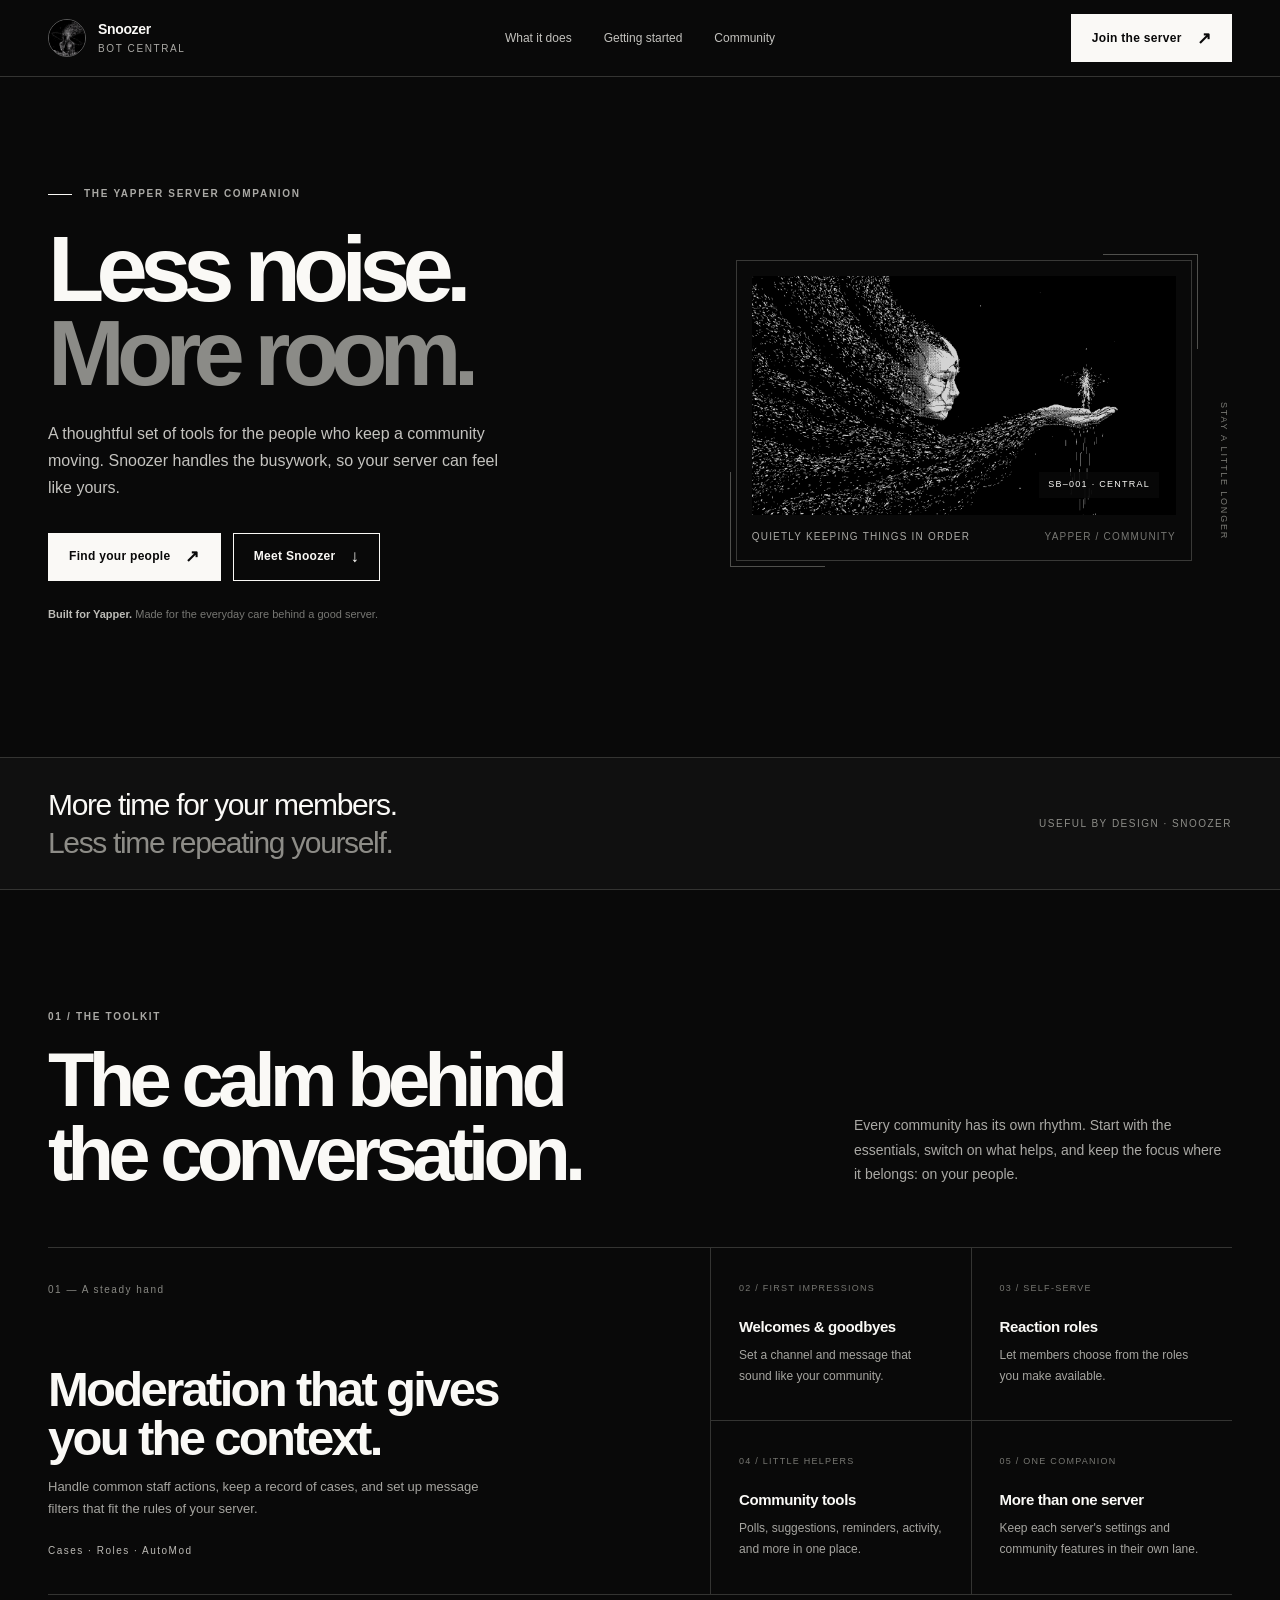
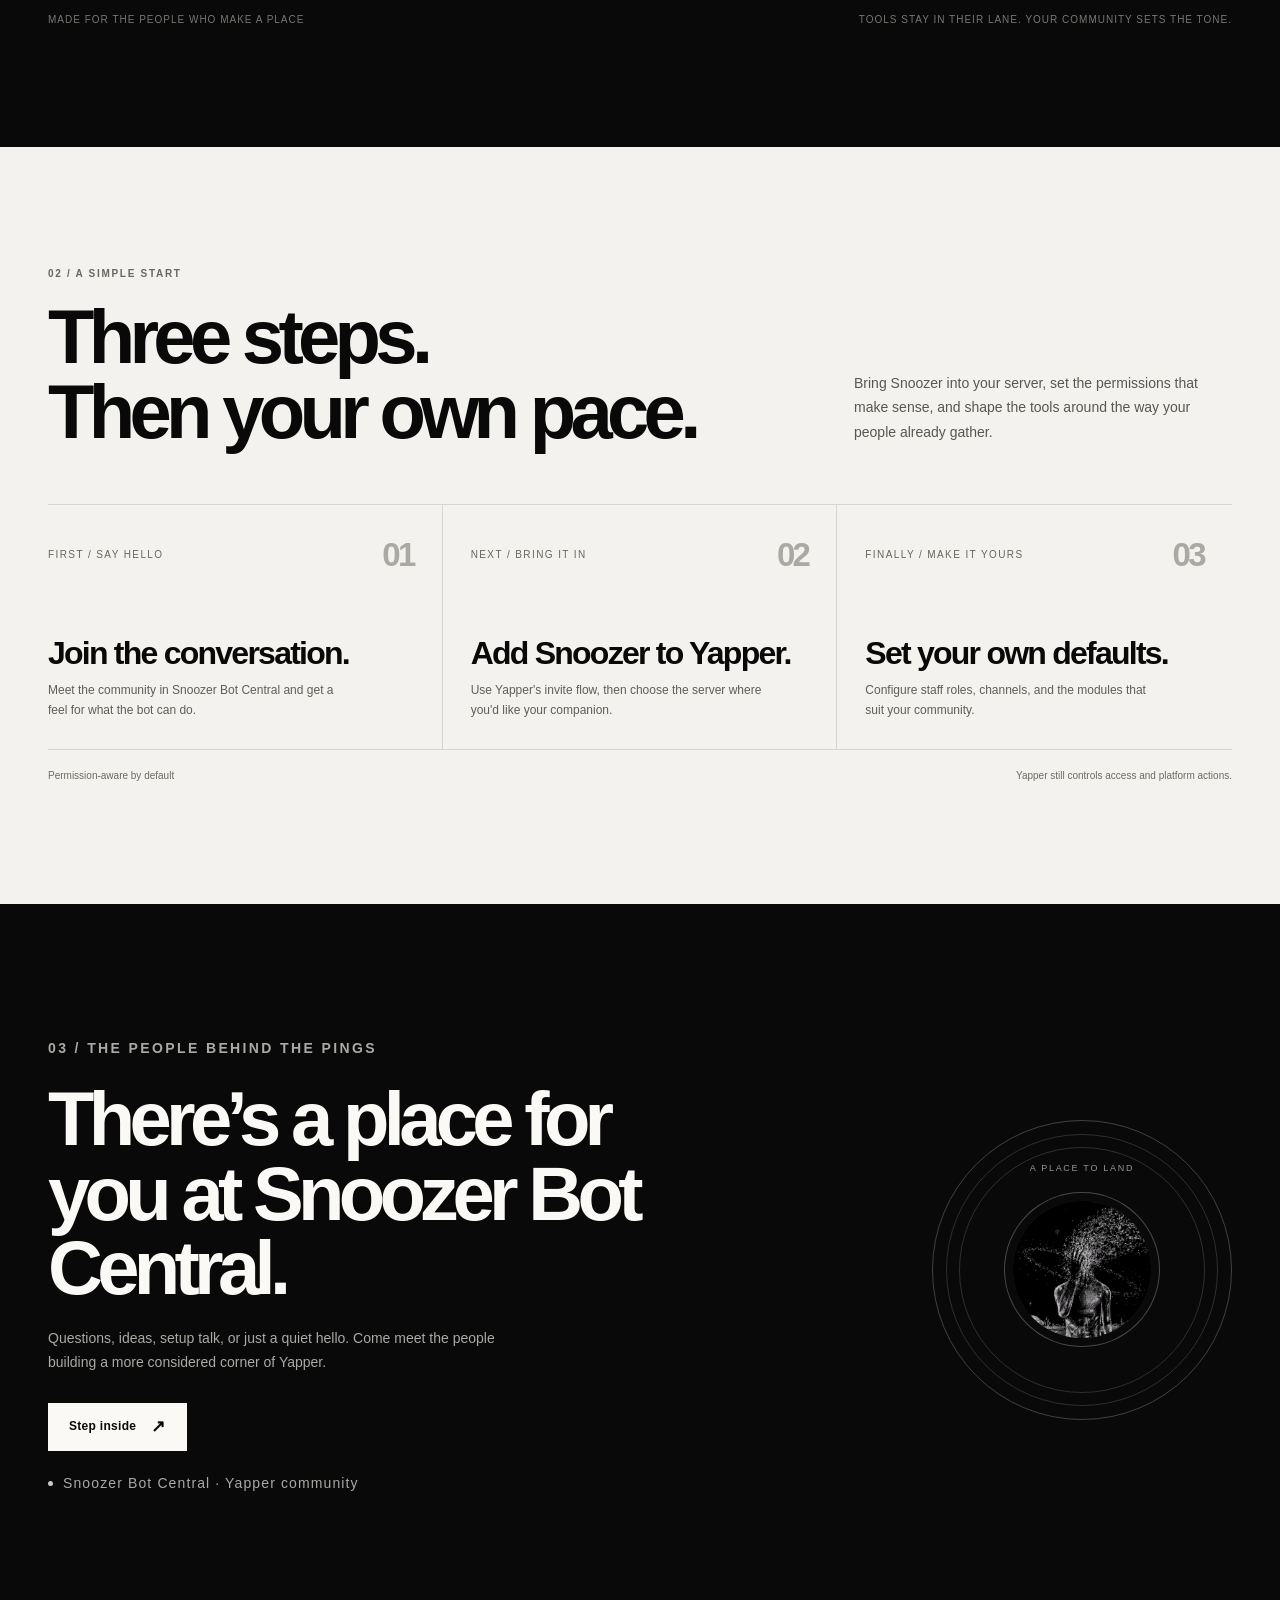
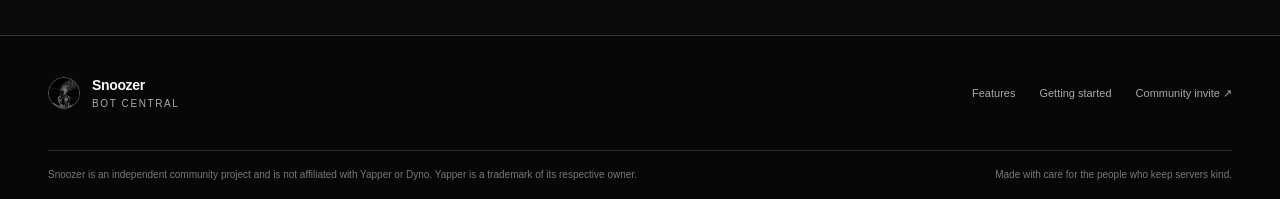
==== index.html @ 0488cc98 "Publish Snoozer Bot Central website Co-authored-by: Copilot <223556219+Copilot@users.noreply.github." ====
<!doctype html>
<html lang="en">
<head>
  <meta charset="utf-8">
  <meta name="viewport" content="width=device-width, initial-scale=1">
  <meta name="theme-color" content="#090909">
  <meta name="description" content="A quieter kind of server companion. Meet Snoozer: practical moderation and community tools for Yapper servers.">
  <meta property="og:type" content="website">
  <meta property="og:title" content="Snoozer Bot Central — a little more room to breathe">
  <meta property="og:description" content="Practical moderation and community tools for Yapper servers.">
  <meta property="og:image" content="https://truwty.github.io/Snoozer-Bot-Central/assets/snoozer-banner.png">
  <title>Snoozer Bot Central — a little more room to breathe</title>
  <link rel="icon" type="image/png" href="assets/snoozer-central-avatar.png">
  <style>
    :root {
      color-scheme: dark;
      --ink: #090909;
      --paper: #f3f2ee;
      --white: #faf9f6;
      --muted: #aaa9a5;
      --line: #343432;
      --line-light: #d7d5cf;
      --display: "Arial Black", "Arial Narrow", Impact, sans-serif;
      --body: Inter, "Helvetica Neue", Helvetica, Arial, sans-serif;
      --page: min(1320px, calc(100% - 96px));
    }

    * { box-sizing: border-box; }
    html { scroll-behavior: smooth; scroll-padding-top: 100px; }
    body {
      margin: 0;
      background: var(--ink);
      color: var(--white);
      font-family: var(--body);
      font-size: 16px;
      line-height: 1.55;
      -webkit-font-smoothing: antialiased;
    }
    img { display: block; max-width: 100%; }
    a { color: inherit; }
    a:focus-visible {
      outline: 2px solid var(--white);
      outline-offset: 5px;
    }
    .skip-link {
      position: fixed;
      z-index: 20;
      top: 12px;
      left: 12px;
      padding: 10px 14px;
      transform: translateY(-160%);
      background: var(--white);
      color: var(--ink);
      font-weight: 700;
    }
    .skip-link:focus { transform: translateY(0); }
    .wrap { width: var(--page); margin-inline: auto; }

    .site-header {
      position: sticky;
      z-index: 10;
      top: 0;
      border-bottom: 1px solid var(--line);
      background: #090909;
    }
    .header-inner {
      min-height: 76px;
      display: grid;
      grid-template-columns: 1fr auto 1fr;
      align-items: center;
      gap: 28px;
    }
    .wordmark {
      display: inline-flex;
      align-items: center;
      width: fit-content;
      gap: 12px;
      text-decoration: none;
      font-size: 14px;
      font-weight: 750;
      letter-spacing: -.025em;
    }
    .wordmark img {
      width: 38px;
      aspect-ratio: 1;
      border: 1px solid #585858;
      border-radius: 50%;
    }
    .wordmark small {
      display: block;
      color: var(--muted);
      font-size: 10px;
      font-weight: 500;
      letter-spacing: .16em;
      text-transform: uppercase;
    }
    .main-nav {
      display: flex;
      align-items: center;
      gap: clamp(18px, 2.5vw, 36px);
    }
    .main-nav a {
      display: inline-block;
      padding-block: 5px;
      color: #c3c2be;
      font-size: 12px;
      text-decoration: none;
      transition: color .18s ease;
    }
    .main-nav a:hover { color: var(--white); }
    .header-action { justify-self: end; }
    .button {
      min-height: 48px;
      display: inline-flex;
      align-items: center;
      justify-content: center;
      gap: 15px;
      padding: 0 20px;
      border: 1px solid var(--white);
      background: var(--white);
      color: var(--ink);
      font-size: 12px;
      font-weight: 750;
      letter-spacing: .025em;
      text-decoration: none;
      transition: background .18s ease, color .18s ease, transform .18s ease;
    }
    .button:hover { transform: translateY(-2px); background: transparent; color: var(--white); }
    .button .arrow { font-size: 17px; line-height: 1; }
    .button-quiet { background: transparent; color: var(--white); }
    .button-quiet:hover { background: var(--white); color: var(--ink); }

    .hero {
      min-height: 680px;
      display: grid;
      grid-template-columns: minmax(0, 1.02fr) minmax(400px, .98fr);
      align-items: center;
      gap: clamp(42px, 7vw, 100px);
      padding-block: 82px 95px;
    }
    .eyebrow, .section-kicker, .micro-label {
      display: flex;
      align-items: center;
      gap: 12px;
      color: var(--muted);
      font-size: 10px;
      font-weight: 650;
      letter-spacing: .17em;
      line-height: 1.4;
      text-transform: uppercase;
    }
    .eyebrow::before {
      width: 24px;
      height: 1px;
      content: "";
      background: var(--white);
    }
    h1, h2, h3, p { margin-top: 0; }
    h1 {
      max-width: 720px;
      margin: 27px 0 24px;
      font-family: var(--display);
      font-size: clamp(68px, 7.2vw, 104px);
      font-weight: 900;
      letter-spacing: -.085em;
      line-height: .91;
    }
    h1 span { color: #8b8b87; }
    .hero-copy {
      max-width: 475px;
      margin-bottom: 31px;
      color: #c4c3bf;
      font-size: 16px;
      line-height: 1.7;
    }
    .hero-actions { display: flex; flex-wrap: wrap; gap: 12px; }
    .hero-note {
      margin-top: 25px;
      color: #777773;
      font-size: 11px;
    }
    .hero-note strong { color: #bdbcb7; font-weight: 600; }
    .hero-art {
      position: relative;
      isolation: isolate;
      padding: 15px;
      border: 1px solid #393937;
    }
    .hero-art::before, .hero-art::after {
      position: absolute;
      z-index: -1;
      width: 94px;
      height: 94px;
      content: "";
      border-color: #777772;
      border-style: solid;
      opacity: .65;
    }
    .hero-art::before { top: -7px; right: -7px; border-width: 1px 1px 0 0; }
    .hero-art::after { bottom: -7px; left: -7px; border-width: 0 0 1px 1px; }
    .banner-frame {
      position: relative;
      overflow: hidden;
      aspect-ratio: 16 / 9;
      background: #202020;
    }
    .banner-frame > img {
      width: 100%;
      height: 100%;
      object-fit: cover;
    }
    .art-index {
      position: absolute;
      right: 17px;
      bottom: 17px;
      padding: 6px 9px;
      background: rgba(8, 8, 8, .88);
      color: var(--white);
      font-size: 9px;
      letter-spacing: .14em;
      text-transform: uppercase;
    }
    .art-caption {
      display: flex;
      justify-content: space-between;
      gap: 16px;
      padding-top: 14px;
      color: #aaa9a5;
      font-size: 10px;
      letter-spacing: .12em;
      text-transform: uppercase;
    }
    .art-caption span:last-child { color: #777773; }
    .hero-side-note {
      position: absolute;
      right: -39px;
      top: 47%;
      color: #7a7a75;
      font-size: 9px;
      letter-spacing: .2em;
      text-transform: uppercase;
      writing-mode: vertical-rl;
    }
    .hero-bottomline {
      display: grid;
      grid-template-columns: 1fr auto;
      align-items: center;
      gap: 20px;
      margin-top: 30px;
      padding-top: 15px;
      border-top: 1px solid var(--line);
      color: #888883;
      font-size: 10px;
      letter-spacing: .1em;
      text-transform: uppercase;
    }
    .hero-bottomline span:last-child { color: #d5d4d0; }

    .manifesto {
      padding-block: 28px;
      border-block: 1px solid var(--line);
      background: #101010;
    }
    .manifesto-inner {
      display: flex;
      align-items: center;
      justify-content: space-between;
      gap: 25px;
    }
    .manifesto p {
      max-width: 850px;
      margin: 0;
      font-family: var(--display);
      font-size: clamp(17px, 2.4vw, 30px);
      letter-spacing: -.045em;
      line-height: 1.25;
    }
    .manifesto p span { color: #8d8c87; }
    .manifesto-mark {
      flex: 0 0 auto;
      color: #8e8e89;
      font-size: 10px;
      letter-spacing: .15em;
      text-transform: uppercase;
    }

    .section { padding-block: 120px; }
    .section-heading {
      display: grid;
      grid-template-columns: 1fr minmax(240px, .5fr);
      align-items: end;
      gap: 50px;
      margin-bottom: 55px;
    }
    .section-kicker { margin-bottom: 19px; }
    .section-heading h2, .community-copy h2 {
      margin: 0;
      font-family: var(--display);
      font-size: clamp(44px, 6vw, 76px);
      font-weight: 900;
      letter-spacing: -.075em;
      line-height: .98;
    }
    .section-heading > p {
      max-width: 410px;
      margin: 0 0 5px;
      color: #aaa9a5;
      font-size: 14px;
      line-height: 1.75;
    }
    .feature-layout {
      display: grid;
      grid-template-columns: 1.12fr .88fr;
      align-items: stretch;
      border-top: 1px solid var(--line);
      border-bottom: 1px solid var(--line);
    }
    .feature-lead {
      min-height: 346px;
      display: flex;
      flex-direction: column;
      justify-content: space-between;
      padding: 34px 40px 35px 0;
      border-right: 1px solid var(--line);
    }
    .feature-number {
      color: #888883;
      font-size: 10px;
      letter-spacing: .15em;
    }
    .feature-lead h3 {
      max-width: 510px;
      margin: 45px 0 13px;
      font-family: var(--display);
      font-size: clamp(30px, 4vw, 49px);
      letter-spacing: -.055em;
      line-height: 1;
    }
    .feature-lead p, .feature-item p {
      max-width: 450px;
      margin-bottom: 0;
      color: #a6a5a0;
      font-size: 13px;
      line-height: 1.75;
    }
    .feature-lead .feature-number:last-child { color: #bcbab5; }
    .feature-list {
      display: grid;
      grid-template-columns: 1fr 1fr;
    }
    .feature-item {
      min-height: 173px;
      padding: 26px 28px;
      border-bottom: 1px solid var(--line);
    }
    .feature-item:nth-child(odd) { border-right: 1px solid var(--line); }
    .feature-item:nth-last-child(-n+2) { border-bottom: 0; }
    .feature-item h3 {
      margin: 16px 0 7px;
      font-size: 15px;
      letter-spacing: -.025em;
    }
    .feature-item p { font-size: 12px; }
    .feature-tag {
      color: #777772;
      font-size: 9px;
      letter-spacing: .14em;
      text-transform: uppercase;
    }
    .feature-endnote {
      display: flex;
      justify-content: space-between;
      gap: 20px;
      margin-top: 17px;
      color: #777772;
      font-size: 10px;
      letter-spacing: .1em;
      text-transform: uppercase;
    }

    .start-section {
      background: var(--paper);
      color: var(--ink);
    }
    .start-section .section-kicker { color: #686762; }
    .start-section .section-heading > p { color: #585751; }
    .steps {
      display: grid;
      grid-template-columns: repeat(3, 1fr);
      border-top: 1px solid var(--line-light);
      border-bottom: 1px solid var(--line-light);
    }
    .step {
      min-height: 244px;
      display: flex;
      flex-direction: column;
      justify-content: space-between;
      padding: 24px 28px 29px;
      border-right: 1px solid var(--line-light);
    }
    .step:first-child { padding-left: 0; }
    .step:last-child { border: 0; }
    .step-index {
      display: flex;
      align-items: center;
      justify-content: space-between;
      color: #66655f;
      font-size: 10px;
      letter-spacing: .14em;
      text-transform: uppercase;
    }
    .step-index b {
      color: #aaa9a3;
      font-family: var(--display);
      font-size: 33px;
      letter-spacing: -.08em;
    }
    .step h3 {
      margin: 30px 0 9px;
      font-family: var(--display);
      font-size: clamp(22px, 2.6vw, 32px);
      letter-spacing: -.055em;
      line-height: 1.05;
    }
    .step p {
      max-width: 300px;
      margin: 0;
      color: #5f5e58;
      font-size: 12px;
      line-height: 1.7;
    }
    .start-footnote {
      display: flex;
      justify-content: space-between;
      gap: 20px;
      margin-top: 18px;
      color: #6c6b65;
      font-size: 10px;
    }

    .community {
      display: grid;
      grid-template-columns: minmax(0, 1fr) minmax(250px, .7fr);
      align-items: center;
      gap: 75px;
      padding-block: 112px;
    }
    .community-copy h2 { max-width: 680px; }
    .community-copy > p {
      max-width: 480px;
      margin: 20px 0 28px;
      color: #aaa9a5;
      font-size: 14px;
      line-height: 1.75;
    }
    .community-seal {
      justify-self: end;
      width: min(300px, 100%);
      aspect-ratio: 1;
      display: grid;
      place-items: center;
      border: 1px solid #41413e;
      border-radius: 50%;
      position: relative;
    }
    .community-seal::before, .community-seal::after {
      position: absolute;
      content: "";
      border: 1px solid #2f2f2d;
      border-radius: inherit;
    }
    .community-seal::before { inset: 13px; }
    .community-seal::after { inset: 26px; }
    .community-seal img {
      width: 46%;
      border-radius: 50%;
      box-shadow: 0 0 0 8px var(--ink), 0 0 0 9px #484844;
    }
    .seal-label {
      position: absolute;
      top: 14%;
      color: #96958f;
      font-size: 9px;
      letter-spacing: .19em;
      text-transform: uppercase;
    }
    .community .section-kicker { margin-bottom: 22px; }
    .invite-meta {
      display: flex;
      align-items: center;
      gap: 10px;
      margin-top: 18px;
      color: #797873;
      font-size: 10px;
      letter-spacing: .08em;
    }
    .invite-meta::before {
      width: 5px;
      height: 5px;
      border-radius: 50%;
      content: "";
      background: #c9c8c2;
    }

    .site-footer {
      border-top: 1px solid var(--line);
      background: #070707;
    }
    .footer-main {
      min-height: 114px;
      display: flex;
      align-items: center;
      justify-content: space-between;
      gap: 25px;
    }
    .footer-main .wordmark img { width: 32px; }
    .footer-links {
      display: flex;
      flex-wrap: wrap;
      gap: 24px;
    }
    .footer-links a {
      color: #aaa9a5;
      font-size: 11px;
      text-decoration: none;
    }
    .footer-links a:hover { color: var(--white); text-decoration: underline; text-underline-offset: 4px; }
    .footer-bottom {
      display: flex;
      justify-content: space-between;
      gap: 20px;
      padding-block: 16px;
      border-top: 1px solid #292927;
      color: #797873;
      font-size: 10px;
      line-height: 1.6;
    }
    .footer-bottom p { max-width: 720px; margin: 0; }
    .footer-bottom span { white-space: nowrap; }

    @media (max-width: 980px) {
      :root { --page: min(calc(100% - 56px), 760px); }
      .header-inner { grid-template-columns: 1fr auto; gap: 12px; padding-block: 12px; }
      .main-nav { grid-column: 1 / -1; grid-row: 2; justify-content: center; padding-bottom: 6px; }
      .header-action { grid-column: 2; grid-row: 1; }
      .hero {
        min-height: auto;
        grid-template-columns: 1fr .88fr;
        gap: 36px;
        padding-block: 72px 80px;
      }
      h1 { font-size: clamp(58px, 9vw, 82px); }
      .hero-art { padding: 11px; }
      .section { padding-block: 90px; }
      .feature-lead { min-height: 360px; padding-right: 28px; }
      .feature-item { padding-inline: 20px; }
      .community { gap: 35px; padding-block: 90px; }
    }
    @media (min-width: 681px) and (max-width: 820px) {
      .hero {
        grid-template-columns: 1fr;
        gap: 38px;
        padding-block: 68px 72px;
      }
      .hero-content { max-width: 680px; }
      h1 { max-width: 660px; font-size: clamp(76px, 10vw, 88px); }
      .hero-art { width: min(100%, 680px); justify-self: center; }
      .hero-side-note { right: -21px; }
      .banner-frame { aspect-ratio: 16 / 9; }
      .feature-layout { grid-template-columns: 1fr; }
      .feature-lead {
        min-height: 265px;
        padding: 27px 0 29px;
        border-right: 0;
        border-bottom: 1px solid var(--line);
      }
      .feature-lead h3 { max-width: 660px; margin-top: 32px; font-size: 42px; }
      .feature-list { grid-template-columns: 1fr 1fr; }
      .feature-item { min-height: 162px; padding: 23px 25px; }
      .feature-item:nth-child(odd) { border-right: 1px solid var(--line); }
    }
    @media (max-width: 680px) {
      :root { --page: calc(100% - 40px); }
      html { scroll-padding-top: 130px; }
      .header-inner { min-height: 0; gap: 10px; }
      .wordmark { gap: 9px; font-size: 12px; }
      .wordmark img { width: 34px; }
      .wordmark small { font-size: 8px; }
      .header-action .button { min-height: 40px; gap: 8px; padding-inline: 12px; font-size: 10px; }
      .main-nav { justify-content: space-between; gap: 9px; }
      .main-nav a { font-size: 10px; }
      .hero {
        grid-template-columns: 1fr;
        gap: 39px;
        padding-block: 63px 55px;
      }
      h1 { max-width: 520px; font-size: clamp(54px, 14.5vw, 82px); }
      .hero-copy { max-width: 440px; font-size: 14px; }
      .hero-art { width: calc(100% - 10px); justify-self: center; }
      .banner-frame { aspect-ratio: 16 / 9; }
      .hero-side-note { right: -21px; }
      .hero-bottomline { font-size: 8px; }
      .manifesto { padding-block: 22px; }
      .manifesto-inner { align-items: flex-start; flex-direction: column; gap: 12px; }
      .manifesto p { font-size: 21px; }
      .manifesto-mark { font-size: 8px; }
      .section { padding-block: 72px; }
      .section-heading { grid-template-columns: 1fr; gap: 18px; margin-bottom: 34px; }
      .section-heading h2, .community-copy h2 { font-size: clamp(43px, 12vw, 64px); }
      #features .section-heading h2 { font-size: clamp(36px, 10vw, 56px); }
      .section-heading > p { font-size: 13px; }
      .feature-layout { grid-template-columns: 1fr; }
      .feature-lead { min-height: 270px; padding: 25px 0 28px; border-right: 0; border-bottom: 1px solid var(--line); }
      .feature-lead h3 { margin-top: 38px; font-size: 37px; }
      .feature-item { min-height: 160px; padding: 19px 12px 20px 0; }
      .feature-item:nth-child(odd) { border-right: 1px solid var(--line); }
      .feature-item:nth-child(even) { padding-left: 15px; }
      .feature-item h3 { font-size: 13px; }
      .feature-item p { font-size: 11px; }
      .feature-endnote { font-size: 8px; }
      .steps { grid-template-columns: 1fr; }
      .step, .step:first-child {
        min-height: 190px;
        padding: 20px 0 24px;
        border-right: 0;
        border-bottom: 1px solid var(--line-light);
      }
      .step:last-child { border-bottom: 0; }
      .step h3 { margin-top: 19px; font-size: 28px; }
      .start-footnote { flex-direction: column; gap: 4px; font-size: 9px; }
      .community { grid-template-columns: 1fr; gap: 42px; padding-block: 74px; }
      .community-seal { justify-self: center; width: min(230px, 74vw); grid-row: 1; }
      .community-copy { grid-row: 2; }
      .community-copy > p { font-size: 13px; }
      .footer-main { min-height: 0; align-items: flex-start; flex-direction: column; padding-block: 25px; }
      .footer-links { gap: 18px; }
      .footer-bottom { flex-direction: column; gap: 8px; }
      .footer-bottom span { white-space: normal; }
    }
    @media (max-width: 380px) {
      :root { --page: calc(100% - 32px); }
      h1 { font-size: clamp(48px, 14vw, 54px); }
      .header-action .button { padding-inline: 9px; }
      .main-nav a { font-size: 9px; }
      .hero-actions .button { min-height: 45px; padding-inline: 14px; }
      .feature-item { padding-right: 8px; }
      .feature-item:nth-child(even) { padding-left: 10px; }
    }
    @media (prefers-reduced-motion: reduce) {
      *, *::before, *::after {
        scroll-behavior: auto !important;
        transition-duration: .01ms !important;
        animation-duration: .01ms !important;
        animation-iteration-count: 1 !important;
      }
    }
  </style>
</head>
<body>
  <a class="skip-link" href="#main">Skip to content</a>
  <header class="site-header" id="top">
    <div class="wrap header-inner">
      <a class="wordmark" href="#top" aria-label="Snoozer Bot Central home">
        <img src="assets/snoozer-central-avatar.png" alt="">
        <span>Snoozer<small>Bot Central</small></span>
      </a>
      <nav class="main-nav" aria-label="Main navigation">
        <a href="#features">What it does</a>
        <a href="#start">Getting started</a>
        <a href="#community">Community</a>
      </nav>
      <div class="header-action">
        <a class="button" href="https://yapper.website/invite/h4mQ4fJ6">Join the server <span class="arrow" aria-hidden="true">↗</span></a>
      </div>
    </div>
  </header>

  <main id="main">
    <section class="wrap hero" aria-labelledby="hero-title">
      <div class="hero-content">
        <p class="eyebrow">The Yapper server companion</p>
        <h1 id="hero-title">Less noise.<br><span>More room.</span></h1>
        <p class="hero-copy">A thoughtful set of tools for the people who keep a community moving. Snoozer handles the busywork, so your server can feel like yours.</p>
        <div class="hero-actions">
          <a class="button" href="https://yapper.website/invite/h4mQ4fJ6">Find your people <span class="arrow" aria-hidden="true">↗</span></a>
          <a class="button button-quiet" href="#features">Meet Snoozer <span class="arrow" aria-hidden="true">↓</span></a>
        </div>
        <p class="hero-note"><strong>Built for Yapper.</strong> Made for the everyday care behind a good server.</p>
      </div>
      <figure class="hero-art">
        <div class="banner-frame">
          <img src="assets/snoozer-banner.png" alt="Snoozer Bot Central's wide illustrated banner artwork">
          <span class="art-index">SB–001 · Central</span>
        </div>
        <figcaption class="art-caption"><span>Quietly keeping things in order</span><span>Yapper / Community</span></figcaption>
        <span class="hero-side-note" aria-hidden="true">Stay a little longer</span>
      </figure>
    </section>

    <section class="manifesto" aria-label="Snoozer's approach">
      <div class="wrap manifesto-inner">
        <p>More time for your members.<br><span>Less time repeating yourself.</span></p>
        <span class="manifesto-mark">Useful by design · Snoozer</span>
      </div>
    </section>

    <section class="wrap section" id="features" aria-labelledby="features-title">
      <div class="section-heading">
        <div>
          <p class="section-kicker">01 / The toolkit</p>
          <h2 id="features-title">The calm behind<br>the conversation.</h2>
        </div>
        <p>Every community has its own rhythm. Start with the essentials, switch on what helps, and keep the focus where it belongs: on your people.</p>
      </div>

      <div class="feature-layout">
        <article class="feature-lead">
          <span class="feature-number">01 — A steady hand</span>
          <div>
            <h3>Moderation that gives you the context.</h3>
            <p>Handle common staff actions, keep a record of cases, and set up message filters that fit the rules of your server.</p>
          </div>
          <span class="feature-number">Cases · Roles · AutoMod</span>
        </article>
        <div class="feature-list">
          <article class="feature-item">
            <span class="feature-tag">02 / First impressions</span>
            <h3>Welcomes &amp; goodbyes</h3>
            <p>Set a channel and message that sound like your community.</p>
          </article>
          <article class="feature-item">
            <span class="feature-tag">03 / Self-serve</span>
            <h3>Reaction roles</h3>
            <p>Let members choose from the roles you make available.</p>
          </article>
          <article class="feature-item">
            <span class="feature-tag">04 / Little helpers</span>
            <h3>Community tools</h3>
            <p>Polls, suggestions, reminders, activity, and more in one place.</p>
          </article>
          <article class="feature-item">
            <span class="feature-tag">05 / One companion</span>
            <h3>More than one server</h3>
            <p>Keep each server's settings and community features in their own lane.</p>
          </article>
        </div>
      </div>
      <div class="feature-endnote"><span>Made for the people who make a place</span><span>Tools stay in their lane. Your community sets the tone.</span></div>
    </section>

    <section class="start-section" id="start" aria-labelledby="start-title">
      <div class="wrap section">
        <div class="section-heading">
          <div>
            <p class="section-kicker">02 / A simple start</p>
            <h2 id="start-title">Three steps.<br>Then your own pace.</h2>
          </div>
          <p>Bring Snoozer into your server, set the permissions that make sense, and shape the tools around the way your people already gather.</p>
        </div>
        <div class="steps">
          <article class="step">
            <div class="step-index"><span>First / Say hello</span><b>01</b></div>
            <div><h3>Join the conversation.</h3><p>Meet the community in Snoozer Bot Central and get a feel for what the bot can do.</p></div>
          </article>
          <article class="step">
            <div class="step-index"><span>Next / Bring it in</span><b>02</b></div>
            <div><h3>Add Snoozer to Yapper.</h3><p>Use Yapper's invite flow, then choose the server where you'd like your companion.</p></div>
          </article>
          <article class="step">
            <div class="step-index"><span>Finally / Make it yours</span><b>03</b></div>
            <div><h3>Set your own defaults.</h3><p>Configure staff roles, channels, and the modules that suit your community.</p></div>
          </article>
        </div>
        <div class="start-footnote"><span>Permission-aware by default</span><span>Yapper still controls access and platform actions.</span></div>
      </div>
    </section>

    <section class="wrap community" id="community" aria-labelledby="community-title">
      <div class="community-copy">
        <p class="section-kicker">03 / The people behind the pings</p>
        <h2 id="community-title">There’s a place for you at Snoozer Bot Central.</h2>
        <p>Questions, ideas, setup talk, or just a quiet hello. Come meet the people building a more considered corner of Yapper.</p>
        <a class="button" href="https://yapper.website/invite/h4mQ4fJ6">Step inside <span class="arrow" aria-hidden="true">↗</span></a>
        <p class="invite-meta">Snoozer Bot Central · Yapper community</p>
      </div>
      <div class="community-seal" aria-label="Snoozer Bot Central community artwork">
        <span class="seal-label">A place to land</span>
        <img src="assets/snoozer-central-avatar.png" alt="Snoozer's sleepy moon avatar">
      </div>
    </section>
  </main>

  <footer class="site-footer">
    <div class="wrap footer-main">
      <a class="wordmark" href="#top" aria-label="Back to Snoozer Bot Central home">
        <img src="assets/snoozer-central-avatar.png" alt="">
        <span>Snoozer<small>Bot Central</small></span>
      </a>
      <nav class="footer-links" aria-label="Footer navigation">
        <a href="#features">Features</a>
        <a href="#start">Getting started</a>
        <a href="https://yapper.website/invite/h4mQ4fJ6">Community invite ↗</a>
      </nav>
    </div>
    <div class="wrap footer-bottom">
      <p>Snoozer is an independent community project and is not affiliated with Yapper or Dyno. Yapper is a trademark of its respective owner.</p>
      <span>Made with care for the people who keep servers kind.</span>
    </div>
  </footer>
</body>
</html>
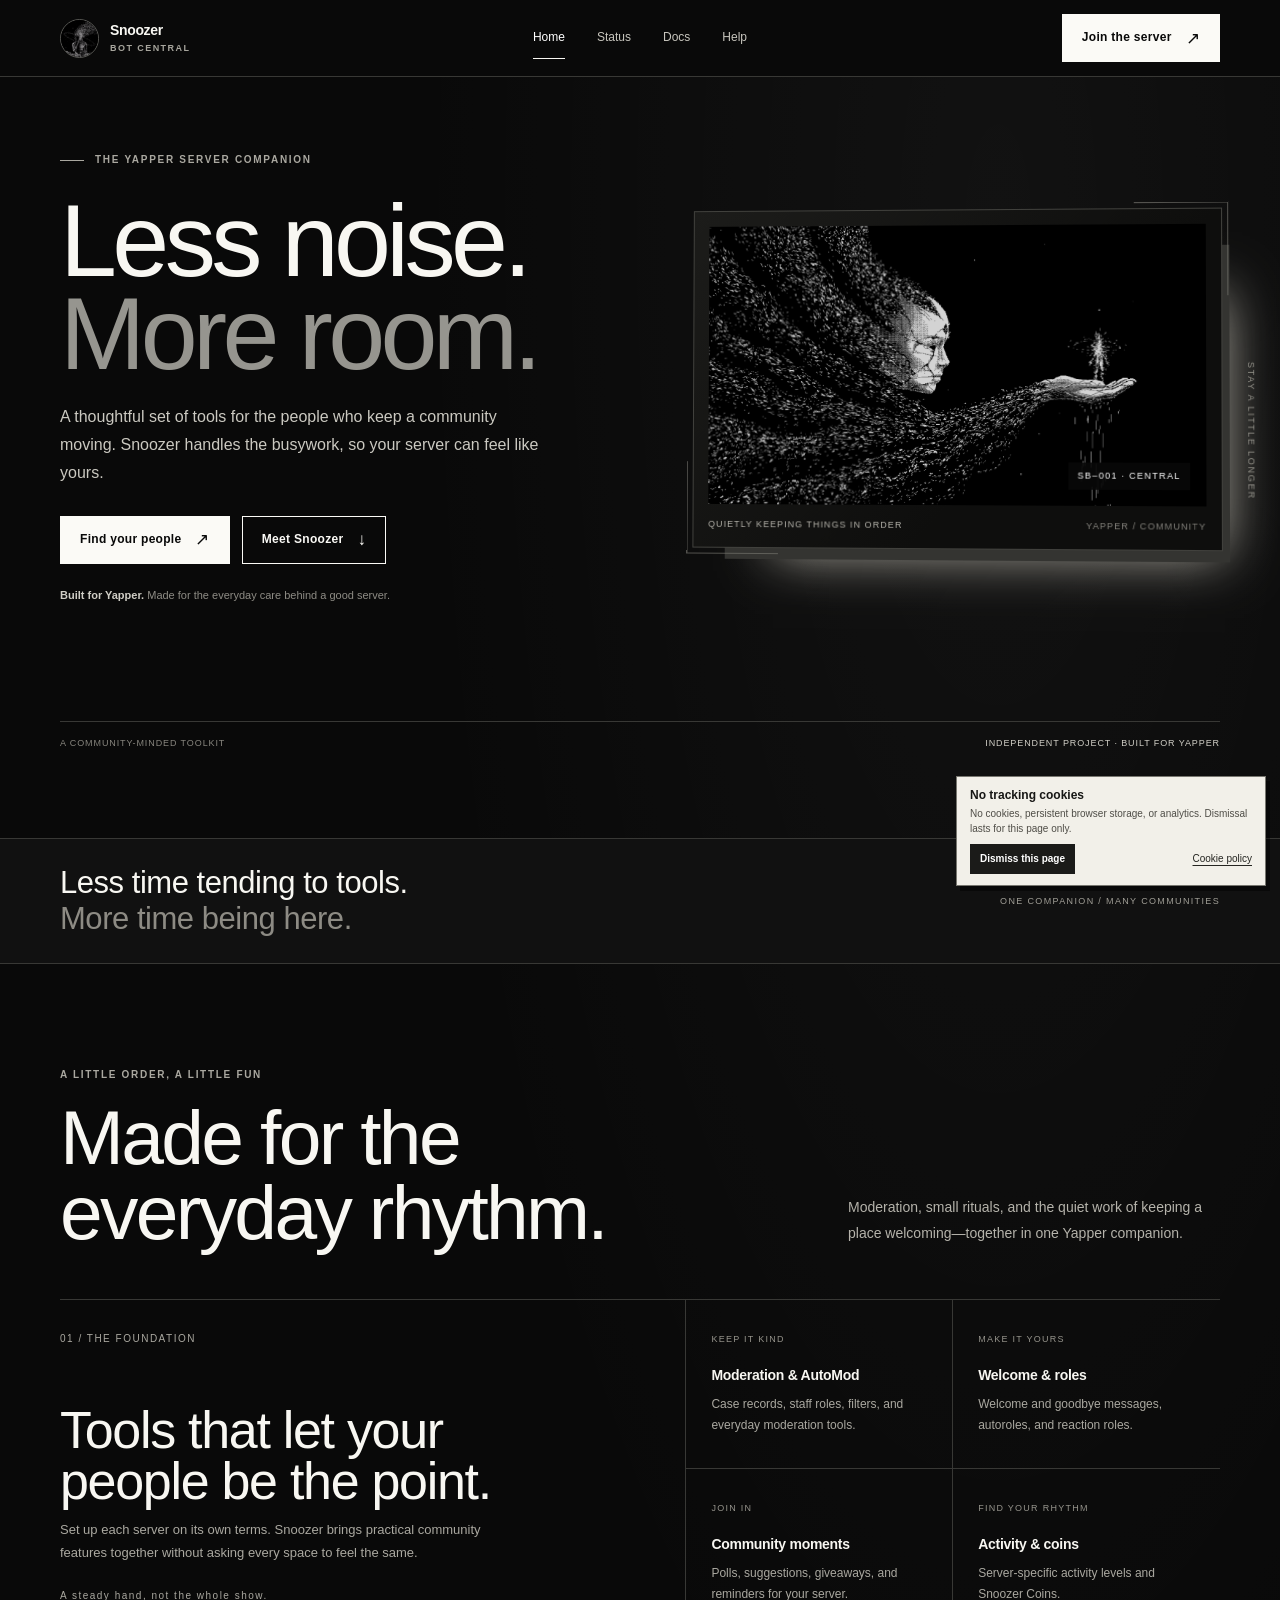
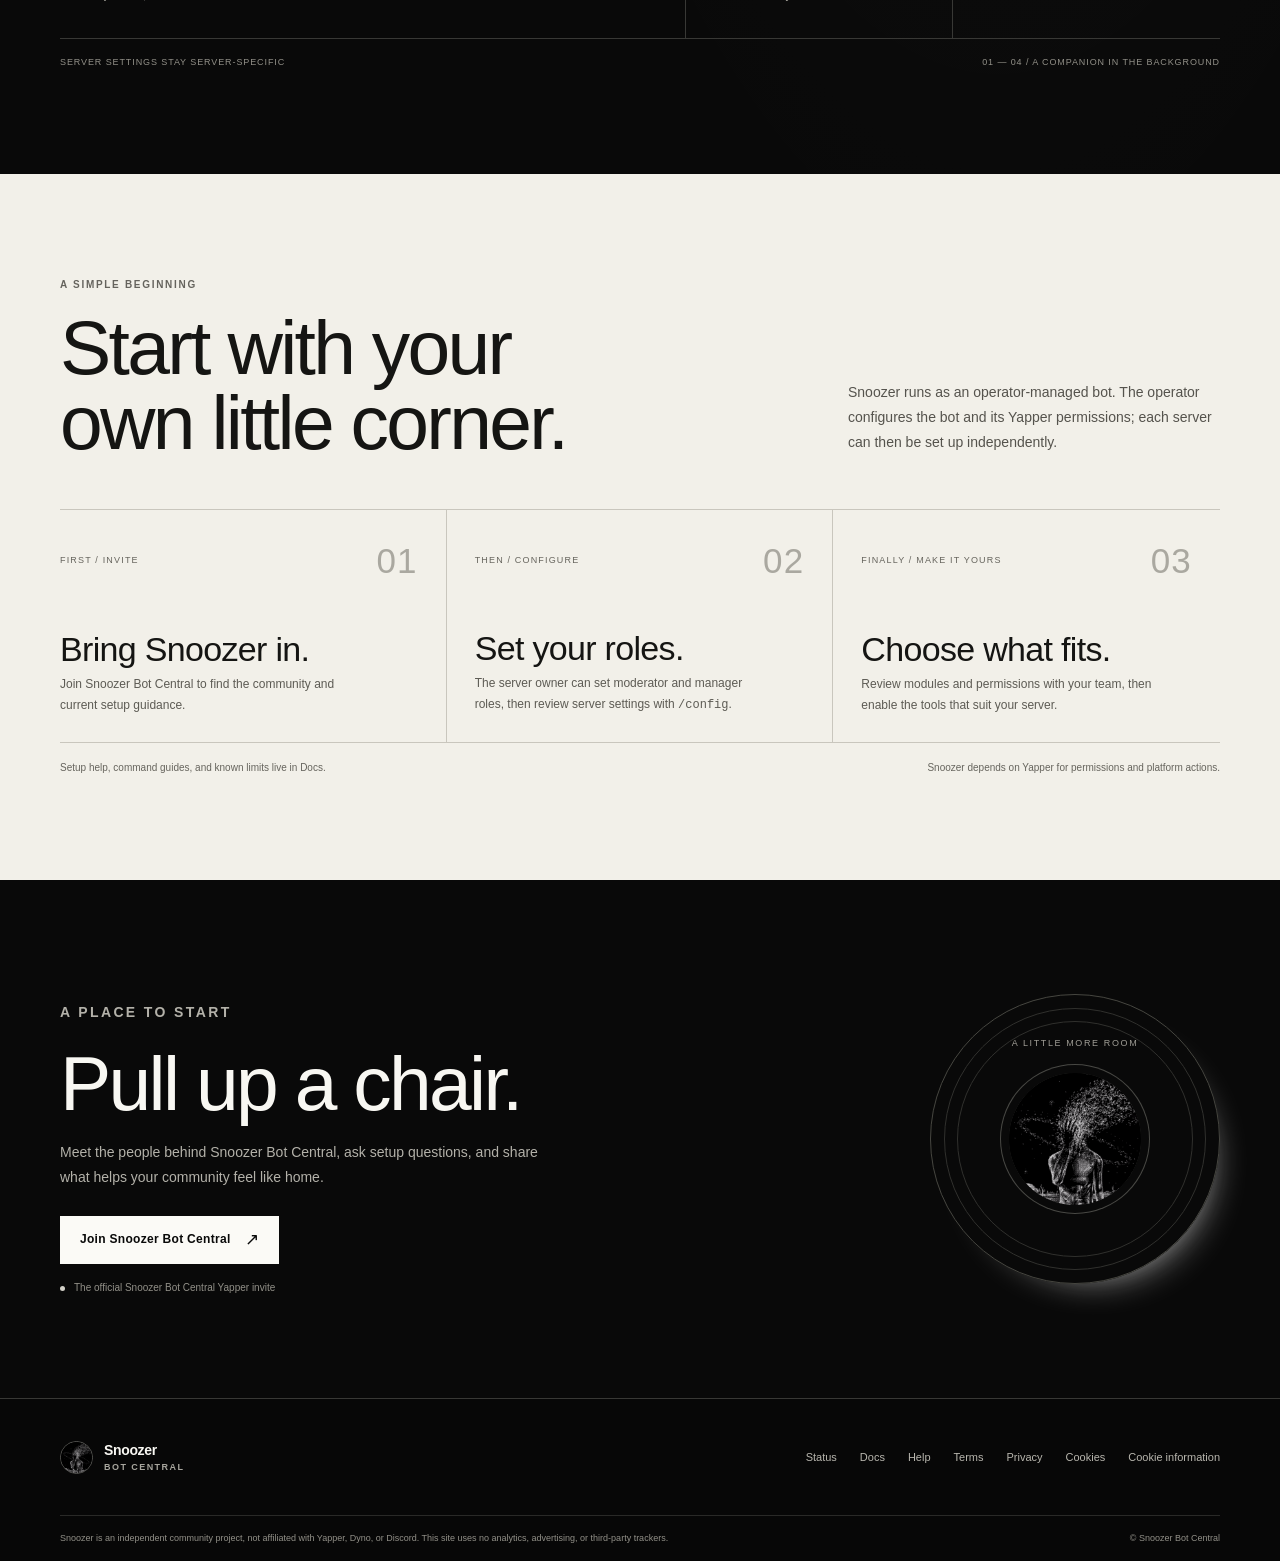
==== commit 12ff3db3: "Publish expanded Snoozer Bot Central site Co-authored-by: Copilot <223556219+Copilot@users.noreply.g" ====
--- a/index.html
+++ b/index.html
@@ -4,670 +4,31 @@
   <meta charset="utf-8">
   <meta name="viewport" content="width=device-width, initial-scale=1">
   <meta name="theme-color" content="#090909">
-  <meta name="description" content="A quieter kind of server companion. Meet Snoozer: practical moderation and community tools for Yapper servers.">
+  <meta name="description" content="A thoughtful set of moderation and community tools for Yapper servers. Snoozer handles the busywork, so your server can feel like yours.">
   <meta property="og:type" content="website">
   <meta property="og:title" content="Snoozer Bot Central — a little more room to breathe">
   <meta property="og:description" content="Practical moderation and community tools for Yapper servers.">
-  <meta property="og:image" content="https://truwty.github.io/Snoozer-Bot-Central/assets/snoozer-banner.png">
+  <meta property="og:url" content="https://truwty.github.io/Snoozer-Bot-Central/">
+  <meta property="og:image" content="https://truwty.github.io/Snoozer-Bot-Central/assets/images/snoozer-banner.png">
+  <link rel="canonical" href="https://truwty.github.io/Snoozer-Bot-Central/">
   <title>Snoozer Bot Central — a little more room to breathe</title>
-  <link rel="icon" type="image/png" href="assets/snoozer-central-avatar.png">
-  <style>
-    :root {
-      color-scheme: dark;
-      --ink: #090909;
-      --paper: #f3f2ee;
-      --white: #faf9f6;
-      --muted: #aaa9a5;
-      --line: #343432;
-      --line-light: #d7d5cf;
-      --display: "Arial Black", "Arial Narrow", Impact, sans-serif;
-      --body: Inter, "Helvetica Neue", Helvetica, Arial, sans-serif;
-      --page: min(1320px, calc(100% - 96px));
-    }
-
-    * { box-sizing: border-box; }
-    html { scroll-behavior: smooth; scroll-padding-top: 100px; }
-    body {
-      margin: 0;
-      background: var(--ink);
-      color: var(--white);
-      font-family: var(--body);
-      font-size: 16px;
-      line-height: 1.55;
-      -webkit-font-smoothing: antialiased;
-    }
-    img { display: block; max-width: 100%; }
-    a { color: inherit; }
-    a:focus-visible {
-      outline: 2px solid var(--white);
-      outline-offset: 5px;
-    }
-    .skip-link {
-      position: fixed;
-      z-index: 20;
-      top: 12px;
-      left: 12px;
-      padding: 10px 14px;
-      transform: translateY(-160%);
-      background: var(--white);
-      color: var(--ink);
-      font-weight: 700;
-    }
-    .skip-link:focus { transform: translateY(0); }
-    .wrap { width: var(--page); margin-inline: auto; }
-
-    .site-header {
-      position: sticky;
-      z-index: 10;
-      top: 0;
-      border-bottom: 1px solid var(--line);
-      background: #090909;
-    }
-    .header-inner {
-      min-height: 76px;
-      display: grid;
-      grid-template-columns: 1fr auto 1fr;
-      align-items: center;
-      gap: 28px;
-    }
-    .wordmark {
-      display: inline-flex;
-      align-items: center;
-      width: fit-content;
-      gap: 12px;
-      text-decoration: none;
-      font-size: 14px;
-      font-weight: 750;
-      letter-spacing: -.025em;
-    }
-    .wordmark img {
-      width: 38px;
-      aspect-ratio: 1;
-      border: 1px solid #585858;
-      border-radius: 50%;
-    }
-    .wordmark small {
-      display: block;
-      color: var(--muted);
-      font-size: 10px;
-      font-weight: 500;
-      letter-spacing: .16em;
-      text-transform: uppercase;
-    }
-    .main-nav {
-      display: flex;
-      align-items: center;
-      gap: clamp(18px, 2.5vw, 36px);
-    }
-    .main-nav a {
-      display: inline-block;
-      padding-block: 5px;
-      color: #c3c2be;
-      font-size: 12px;
-      text-decoration: none;
-      transition: color .18s ease;
-    }
-    .main-nav a:hover { color: var(--white); }
-    .header-action { justify-self: end; }
-    .button {
-      min-height: 48px;
-      display: inline-flex;
-      align-items: center;
-      justify-content: center;
-      gap: 15px;
-      padding: 0 20px;
-      border: 1px solid var(--white);
-      background: var(--white);
-      color: var(--ink);
-      font-size: 12px;
-      font-weight: 750;
-      letter-spacing: .025em;
-      text-decoration: none;
-      transition: background .18s ease, color .18s ease, transform .18s ease;
-    }
-    .button:hover { transform: translateY(-2px); background: transparent; color: var(--white); }
-    .button .arrow { font-size: 17px; line-height: 1; }
-    .button-quiet { background: transparent; color: var(--white); }
-    .button-quiet:hover { background: var(--white); color: var(--ink); }
-
-    .hero {
-      min-height: 680px;
-      display: grid;
-      grid-template-columns: minmax(0, 1.02fr) minmax(400px, .98fr);
-      align-items: center;
-      gap: clamp(42px, 7vw, 100px);
-      padding-block: 82px 95px;
-    }
-    .eyebrow, .section-kicker, .micro-label {
-      display: flex;
-      align-items: center;
-      gap: 12px;
-      color: var(--muted);
-      font-size: 10px;
-      font-weight: 650;
-      letter-spacing: .17em;
-      line-height: 1.4;
-      text-transform: uppercase;
-    }
-    .eyebrow::before {
-      width: 24px;
-      height: 1px;
-      content: "";
-      background: var(--white);
-    }
-    h1, h2, h3, p { margin-top: 0; }
-    h1 {
-      max-width: 720px;
-      margin: 27px 0 24px;
-      font-family: var(--display);
-      font-size: clamp(68px, 7.2vw, 104px);
-      font-weight: 900;
-      letter-spacing: -.085em;
-      line-height: .91;
-    }
-    h1 span { color: #8b8b87; }
-    .hero-copy {
-      max-width: 475px;
-      margin-bottom: 31px;
-      color: #c4c3bf;
-      font-size: 16px;
-      line-height: 1.7;
-    }
-    .hero-actions { display: flex; flex-wrap: wrap; gap: 12px; }
-    .hero-note {
-      margin-top: 25px;
-      color: #777773;
-      font-size: 11px;
-    }
-    .hero-note strong { color: #bdbcb7; font-weight: 600; }
-    .hero-art {
-      position: relative;
-      isolation: isolate;
-      padding: 15px;
-      border: 1px solid #393937;
-    }
-    .hero-art::before, .hero-art::after {
-      position: absolute;
-      z-index: -1;
-      width: 94px;
-      height: 94px;
-      content: "";
-      border-color: #777772;
-      border-style: solid;
-      opacity: .65;
-    }
-    .hero-art::before { top: -7px; right: -7px; border-width: 1px 1px 0 0; }
-    .hero-art::after { bottom: -7px; left: -7px; border-width: 0 0 1px 1px; }
-    .banner-frame {
-      position: relative;
-      overflow: hidden;
-      aspect-ratio: 16 / 9;
-      background: #202020;
-    }
-    .banner-frame > img {
-      width: 100%;
-      height: 100%;
-      object-fit: cover;
-    }
-    .art-index {
-      position: absolute;
-      right: 17px;
-      bottom: 17px;
-      padding: 6px 9px;
-      background: rgba(8, 8, 8, .88);
-      color: var(--white);
-      font-size: 9px;
-      letter-spacing: .14em;
-      text-transform: uppercase;
-    }
-    .art-caption {
-      display: flex;
-      justify-content: space-between;
-      gap: 16px;
-      padding-top: 14px;
-      color: #aaa9a5;
-      font-size: 10px;
-      letter-spacing: .12em;
-      text-transform: uppercase;
-    }
-    .art-caption span:last-child { color: #777773; }
-    .hero-side-note {
-      position: absolute;
-      right: -39px;
-      top: 47%;
-      color: #7a7a75;
-      font-size: 9px;
-      letter-spacing: .2em;
-      text-transform: uppercase;
-      writing-mode: vertical-rl;
-    }
-    .hero-bottomline {
-      display: grid;
-      grid-template-columns: 1fr auto;
-      align-items: center;
-      gap: 20px;
-      margin-top: 30px;
-      padding-top: 15px;
-      border-top: 1px solid var(--line);
-      color: #888883;
-      font-size: 10px;
-      letter-spacing: .1em;
-      text-transform: uppercase;
-    }
-    .hero-bottomline span:last-child { color: #d5d4d0; }
-
-    .manifesto {
-      padding-block: 28px;
-      border-block: 1px solid var(--line);
-      background: #101010;
-    }
-    .manifesto-inner {
-      display: flex;
-      align-items: center;
-      justify-content: space-between;
-      gap: 25px;
-    }
-    .manifesto p {
-      max-width: 850px;
-      margin: 0;
-      font-family: var(--display);
-      font-size: clamp(17px, 2.4vw, 30px);
-      letter-spacing: -.045em;
-      line-height: 1.25;
-    }
-    .manifesto p span { color: #8d8c87; }
-    .manifesto-mark {
-      flex: 0 0 auto;
-      color: #8e8e89;
-      font-size: 10px;
-      letter-spacing: .15em;
-      text-transform: uppercase;
-    }
-
-    .section { padding-block: 120px; }
-    .section-heading {
-      display: grid;
-      grid-template-columns: 1fr minmax(240px, .5fr);
-      align-items: end;
-      gap: 50px;
-      margin-bottom: 55px;
-    }
-    .section-kicker { margin-bottom: 19px; }
-    .section-heading h2, .community-copy h2 {
-      margin: 0;
-      font-family: var(--display);
-      font-size: clamp(44px, 6vw, 76px);
-      font-weight: 900;
-      letter-spacing: -.075em;
-      line-height: .98;
-    }
-    .section-heading > p {
-      max-width: 410px;
-      margin: 0 0 5px;
-      color: #aaa9a5;
-      font-size: 14px;
-      line-height: 1.75;
-    }
-    .feature-layout {
-      display: grid;
-      grid-template-columns: 1.12fr .88fr;
-      align-items: stretch;
-      border-top: 1px solid var(--line);
-      border-bottom: 1px solid var(--line);
-    }
-    .feature-lead {
-      min-height: 346px;
-      display: flex;
-      flex-direction: column;
-      justify-content: space-between;
-      padding: 34px 40px 35px 0;
-      border-right: 1px solid var(--line);
-    }
-    .feature-number {
-      color: #888883;
-      font-size: 10px;
-      letter-spacing: .15em;
-    }
-    .feature-lead h3 {
-      max-width: 510px;
-      margin: 45px 0 13px;
-      font-family: var(--display);
-      font-size: clamp(30px, 4vw, 49px);
-      letter-spacing: -.055em;
-      line-height: 1;
-    }
-    .feature-lead p, .feature-item p {
-      max-width: 450px;
-      margin-bottom: 0;
-      color: #a6a5a0;
-      font-size: 13px;
-      line-height: 1.75;
-    }
-    .feature-lead .feature-number:last-child { color: #bcbab5; }
-    .feature-list {
-      display: grid;
-      grid-template-columns: 1fr 1fr;
-    }
-    .feature-item {
-      min-height: 173px;
-      padding: 26px 28px;
-      border-bottom: 1px solid var(--line);
-    }
-    .feature-item:nth-child(odd) { border-right: 1px solid var(--line); }
-    .feature-item:nth-last-child(-n+2) { border-bottom: 0; }
-    .feature-item h3 {
-      margin: 16px 0 7px;
-      font-size: 15px;
-      letter-spacing: -.025em;
-    }
-    .feature-item p { font-size: 12px; }
-    .feature-tag {
-      color: #777772;
-      font-size: 9px;
-      letter-spacing: .14em;
-      text-transform: uppercase;
-    }
-    .feature-endnote {
-      display: flex;
-      justify-content: space-between;
-      gap: 20px;
-      margin-top: 17px;
-      color: #777772;
-      font-size: 10px;
-      letter-spacing: .1em;
-      text-transform: uppercase;
-    }
-
-    .start-section {
-      background: var(--paper);
-      color: var(--ink);
-    }
-    .start-section .section-kicker { color: #686762; }
-    .start-section .section-heading > p { color: #585751; }
-    .steps {
-      display: grid;
-      grid-template-columns: repeat(3, 1fr);
-      border-top: 1px solid var(--line-light);
-      border-bottom: 1px solid var(--line-light);
-    }
-    .step {
-      min-height: 244px;
-      display: flex;
-      flex-direction: column;
-      justify-content: space-between;
-      padding: 24px 28px 29px;
-      border-right: 1px solid var(--line-light);
-    }
-    .step:first-child { padding-left: 0; }
-    .step:last-child { border: 0; }
-    .step-index {
-      display: flex;
-      align-items: center;
-      justify-content: space-between;
-      color: #66655f;
-      font-size: 10px;
-      letter-spacing: .14em;
-      text-transform: uppercase;
-    }
-    .step-index b {
-      color: #aaa9a3;
-      font-family: var(--display);
-      font-size: 33px;
-      letter-spacing: -.08em;
-    }
-    .step h3 {
-      margin: 30px 0 9px;
-      font-family: var(--display);
-      font-size: clamp(22px, 2.6vw, 32px);
-      letter-spacing: -.055em;
-      line-height: 1.05;
-    }
-    .step p {
-      max-width: 300px;
-      margin: 0;
-      color: #5f5e58;
-      font-size: 12px;
-      line-height: 1.7;
-    }
-    .start-footnote {
-      display: flex;
-      justify-content: space-between;
-      gap: 20px;
-      margin-top: 18px;
-      color: #6c6b65;
-      font-size: 10px;
-    }
-
-    .community {
-      display: grid;
-      grid-template-columns: minmax(0, 1fr) minmax(250px, .7fr);
-      align-items: center;
-      gap: 75px;
-      padding-block: 112px;
-    }
-    .community-copy h2 { max-width: 680px; }
-    .community-copy > p {
-      max-width: 480px;
-      margin: 20px 0 28px;
-      color: #aaa9a5;
-      font-size: 14px;
-      line-height: 1.75;
-    }
-    .community-seal {
-      justify-self: end;
-      width: min(300px, 100%);
-      aspect-ratio: 1;
-      display: grid;
-      place-items: center;
-      border: 1px solid #41413e;
-      border-radius: 50%;
-      position: relative;
-    }
-    .community-seal::before, .community-seal::after {
-      position: absolute;
-      content: "";
-      border: 1px solid #2f2f2d;
-      border-radius: inherit;
-    }
-    .community-seal::before { inset: 13px; }
-    .community-seal::after { inset: 26px; }
-    .community-seal img {
-      width: 46%;
-      border-radius: 50%;
-      box-shadow: 0 0 0 8px var(--ink), 0 0 0 9px #484844;
-    }
-    .seal-label {
-      position: absolute;
-      top: 14%;
-      color: #96958f;
-      font-size: 9px;
-      letter-spacing: .19em;
-      text-transform: uppercase;
-    }
-    .community .section-kicker { margin-bottom: 22px; }
-    .invite-meta {
-      display: flex;
-      align-items: center;
-      gap: 10px;
-      margin-top: 18px;
-      color: #797873;
-      font-size: 10px;
-      letter-spacing: .08em;
-    }
-    .invite-meta::before {
-      width: 5px;
-      height: 5px;
-      border-radius: 50%;
-      content: "";
-      background: #c9c8c2;
-    }
-
-    .site-footer {
-      border-top: 1px solid var(--line);
-      background: #070707;
-    }
-    .footer-main {
-      min-height: 114px;
-      display: flex;
-      align-items: center;
-      justify-content: space-between;
-      gap: 25px;
-    }
-    .footer-main .wordmark img { width: 32px; }
-    .footer-links {
-      display: flex;
-      flex-wrap: wrap;
-      gap: 24px;
-    }
-    .footer-links a {
-      color: #aaa9a5;
-      font-size: 11px;
-      text-decoration: none;
-    }
-    .footer-links a:hover { color: var(--white); text-decoration: underline; text-underline-offset: 4px; }
-    .footer-bottom {
-      display: flex;
-      justify-content: space-between;
-      gap: 20px;
-      padding-block: 16px;
-      border-top: 1px solid #292927;
-      color: #797873;
-      font-size: 10px;
-      line-height: 1.6;
-    }
-    .footer-bottom p { max-width: 720px; margin: 0; }
-    .footer-bottom span { white-space: nowrap; }
-
-    @media (max-width: 980px) {
-      :root { --page: min(calc(100% - 56px), 760px); }
-      .header-inner { grid-template-columns: 1fr auto; gap: 12px; padding-block: 12px; }
-      .main-nav { grid-column: 1 / -1; grid-row: 2; justify-content: center; padding-bottom: 6px; }
-      .header-action { grid-column: 2; grid-row: 1; }
-      .hero {
-        min-height: auto;
-        grid-template-columns: 1fr .88fr;
-        gap: 36px;
-        padding-block: 72px 80px;
-      }
-      h1 { font-size: clamp(58px, 9vw, 82px); }
-      .hero-art { padding: 11px; }
-      .section { padding-block: 90px; }
-      .feature-lead { min-height: 360px; padding-right: 28px; }
-      .feature-item { padding-inline: 20px; }
-      .community { gap: 35px; padding-block: 90px; }
-    }
-    @media (min-width: 681px) and (max-width: 820px) {
-      .hero {
-        grid-template-columns: 1fr;
-        gap: 38px;
-        padding-block: 68px 72px;
-      }
-      .hero-content { max-width: 680px; }
-      h1 { max-width: 660px; font-size: clamp(76px, 10vw, 88px); }
-      .hero-art { width: min(100%, 680px); justify-self: center; }
-      .hero-side-note { right: -21px; }
-      .banner-frame { aspect-ratio: 16 / 9; }
-      .feature-layout { grid-template-columns: 1fr; }
-      .feature-lead {
-        min-height: 265px;
-        padding: 27px 0 29px;
-        border-right: 0;
-        border-bottom: 1px solid var(--line);
-      }
-      .feature-lead h3 { max-width: 660px; margin-top: 32px; font-size: 42px; }
-      .feature-list { grid-template-columns: 1fr 1fr; }
-      .feature-item { min-height: 162px; padding: 23px 25px; }
-      .feature-item:nth-child(odd) { border-right: 1px solid var(--line); }
-    }
-    @media (max-width: 680px) {
-      :root { --page: calc(100% - 40px); }
-      html { scroll-padding-top: 130px; }
-      .header-inner { min-height: 0; gap: 10px; }
-      .wordmark { gap: 9px; font-size: 12px; }
-      .wordmark img { width: 34px; }
-      .wordmark small { font-size: 8px; }
-      .header-action .button { min-height: 40px; gap: 8px; padding-inline: 12px; font-size: 10px; }
-      .main-nav { justify-content: space-between; gap: 9px; }
-      .main-nav a { font-size: 10px; }
-      .hero {
-        grid-template-columns: 1fr;
-        gap: 39px;
-        padding-block: 63px 55px;
-      }
-      h1 { max-width: 520px; font-size: clamp(54px, 14.5vw, 82px); }
-      .hero-copy { max-width: 440px; font-size: 14px; }
-      .hero-art { width: calc(100% - 10px); justify-self: center; }
-      .banner-frame { aspect-ratio: 16 / 9; }
-      .hero-side-note { right: -21px; }
-      .hero-bottomline { font-size: 8px; }
-      .manifesto { padding-block: 22px; }
-      .manifesto-inner { align-items: flex-start; flex-direction: column; gap: 12px; }
-      .manifesto p { font-size: 21px; }
-      .manifesto-mark { font-size: 8px; }
-      .section { padding-block: 72px; }
-      .section-heading { grid-template-columns: 1fr; gap: 18px; margin-bottom: 34px; }
-      .section-heading h2, .community-copy h2 { font-size: clamp(43px, 12vw, 64px); }
-      #features .section-heading h2 { font-size: clamp(36px, 10vw, 56px); }
-      .section-heading > p { font-size: 13px; }
-      .feature-layout { grid-template-columns: 1fr; }
-      .feature-lead { min-height: 270px; padding: 25px 0 28px; border-right: 0; border-bottom: 1px solid var(--line); }
-      .feature-lead h3 { margin-top: 38px; font-size: 37px; }
-      .feature-item { min-height: 160px; padding: 19px 12px 20px 0; }
-      .feature-item:nth-child(odd) { border-right: 1px solid var(--line); }
-      .feature-item:nth-child(even) { padding-left: 15px; }
-      .feature-item h3 { font-size: 13px; }
-      .feature-item p { font-size: 11px; }
-      .feature-endnote { font-size: 8px; }
-      .steps { grid-template-columns: 1fr; }
-      .step, .step:first-child {
-        min-height: 190px;
-        padding: 20px 0 24px;
-        border-right: 0;
-        border-bottom: 1px solid var(--line-light);
-      }
-      .step:last-child { border-bottom: 0; }
-      .step h3 { margin-top: 19px; font-size: 28px; }
-      .start-footnote { flex-direction: column; gap: 4px; font-size: 9px; }
-      .community { grid-template-columns: 1fr; gap: 42px; padding-block: 74px; }
-      .community-seal { justify-self: center; width: min(230px, 74vw); grid-row: 1; }
-      .community-copy { grid-row: 2; }
-      .community-copy > p { font-size: 13px; }
-      .footer-main { min-height: 0; align-items: flex-start; flex-direction: column; padding-block: 25px; }
-      .footer-links { gap: 18px; }
-      .footer-bottom { flex-direction: column; gap: 8px; }
-      .footer-bottom span { white-space: normal; }
-    }
-    @media (max-width: 380px) {
-      :root { --page: calc(100% - 32px); }
-      h1 { font-size: clamp(48px, 14vw, 54px); }
-      .header-action .button { padding-inline: 9px; }
-      .main-nav a { font-size: 9px; }
-      .hero-actions .button { min-height: 45px; padding-inline: 14px; }
-      .feature-item { padding-right: 8px; }
-      .feature-item:nth-child(even) { padding-left: 10px; }
-    }
-    @media (prefers-reduced-motion: reduce) {
-      *, *::before, *::after {
-        scroll-behavior: auto !important;
-        transition-duration: .01ms !important;
-        animation-duration: .01ms !important;
-        animation-iteration-count: 1 !important;
-      }
-    }
-  </style>
+  <link rel="icon" type="image/png" href="assets/images/snoozer-central-avatar.png">
+  <link rel="stylesheet" href="assets/css/site.css">
+  <script src="assets/js/site.js" defer></script>
 </head>
 <body>
   <a class="skip-link" href="#main">Skip to content</a>
-  <header class="site-header" id="top">
+  <header class="site-header">
     <div class="wrap header-inner">
-      <a class="wordmark" href="#top" aria-label="Snoozer Bot Central home">
-        <img src="assets/snoozer-central-avatar.png" alt="">
+      <a class="wordmark" href="index.html" aria-label="Snoozer Bot Central home">
+        <img src="assets/images/snoozer-central-avatar.png" alt="">
         <span>Snoozer<small>Bot Central</small></span>
       </a>
-      <nav class="main-nav" aria-label="Main navigation">
-        <a href="#features">What it does</a>
-        <a href="#start">Getting started</a>
-        <a href="#community">Community</a>
+      <nav class="primary-nav" aria-label="Main navigation">
+        <a href="index.html" aria-current="page">Home</a>
+        <a href="status.html">Status</a>
+        <a href="docs.html">Docs</a>
+        <a href="help.html">Help</a>
       </nav>
       <div class="header-action">
         <a class="button" href="https://yapper.website/invite/h4mQ4fJ6">Join the server <span class="arrow" aria-hidden="true">↗</span></a>
@@ -689,123 +50,106 @@
       </div>
       <figure class="hero-art">
         <div class="banner-frame">
-          <img src="assets/snoozer-banner.png" alt="Snoozer Bot Central's wide illustrated banner artwork">
+          <img src="assets/images/snoozer-banner.png" alt="Snoozer Bot Central's wide illustrated banner artwork">
           <span class="art-index">SB–001 · Central</span>
         </div>
         <figcaption class="art-caption"><span>Quietly keeping things in order</span><span>Yapper / Community</span></figcaption>
         <span class="hero-side-note" aria-hidden="true">Stay a little longer</span>
       </figure>
+      <div class="hero-bottomline"><span>A community-minded toolkit</span><span>Independent project · Built for Yapper</span></div>
     </section>
 
-    <section class="manifesto" aria-label="Snoozer's approach">
+    <section class="manifesto" aria-label="Snoozer approach">
       <div class="wrap manifesto-inner">
-        <p>More time for your members.<br><span>Less time repeating yourself.</span></p>
-        <span class="manifesto-mark">Useful by design · Snoozer</span>
+        <p>Less time tending to tools.<br><span>More time being here.</span></p>
+        <span class="manifesto-mark">One companion / Many communities</span>
       </div>
     </section>
 
     <section class="wrap section" id="features" aria-labelledby="features-title">
       <div class="section-heading">
         <div>
-          <p class="section-kicker">01 / The toolkit</p>
-          <h2 id="features-title">The calm behind<br>the conversation.</h2>
+          <p class="section-kicker">A little order, a little fun</p>
+          <h2 id="features-title">Made for the<br>everyday rhythm.</h2>
         </div>
-        <p>Every community has its own rhythm. Start with the essentials, switch on what helps, and keep the focus where it belongs: on your people.</p>
+        <p>Moderation, small rituals, and the quiet work of keeping a place welcoming—together in one Yapper companion.</p>
       </div>
-
       <div class="feature-layout">
         <article class="feature-lead">
-          <span class="feature-number">01 — A steady hand</span>
+          <span class="feature-number">01 / THE FOUNDATION</span>
           <div>
-            <h3>Moderation that gives you the context.</h3>
-            <p>Handle common staff actions, keep a record of cases, and set up message filters that fit the rules of your server.</p>
+            <h3>Tools that let your people be the point.</h3>
+            <p>Set up each server on its own terms. Snoozer brings practical community features together without asking every space to feel the same.</p>
           </div>
-          <span class="feature-number">Cases · Roles · AutoMod</span>
+          <span class="feature-number">A steady hand, not the whole show.</span>
         </article>
         <div class="feature-list">
-          <article class="feature-item">
-            <span class="feature-tag">02 / First impressions</span>
-            <h3>Welcomes &amp; goodbyes</h3>
-            <p>Set a channel and message that sound like your community.</p>
-          </article>
-          <article class="feature-item">
-            <span class="feature-tag">03 / Self-serve</span>
-            <h3>Reaction roles</h3>
-            <p>Let members choose from the roles you make available.</p>
-          </article>
-          <article class="feature-item">
-            <span class="feature-tag">04 / Little helpers</span>
-            <h3>Community tools</h3>
-            <p>Polls, suggestions, reminders, activity, and more in one place.</p>
-          </article>
-          <article class="feature-item">
-            <span class="feature-tag">05 / One companion</span>
-            <h3>More than one server</h3>
-            <p>Keep each server's settings and community features in their own lane.</p>
-          </article>
+          <article class="feature-item"><span class="feature-tag">Keep it kind</span><h3>Moderation &amp; AutoMod</h3><p>Case records, staff roles, filters, and everyday moderation tools.</p></article>
+          <article class="feature-item"><span class="feature-tag">Make it yours</span><h3>Welcome &amp; roles</h3><p>Welcome and goodbye messages, autoroles, and reaction roles.</p></article>
+          <article class="feature-item"><span class="feature-tag">Join in</span><h3>Community moments</h3><p>Polls, suggestions, giveaways, and reminders for your server.</p></article>
+          <article class="feature-item"><span class="feature-tag">Find your rhythm</span><h3>Activity &amp; coins</h3><p>Server-specific activity levels and Snoozer Coins.</p></article>
         </div>
       </div>
-      <div class="feature-endnote"><span>Made for the people who make a place</span><span>Tools stay in their lane. Your community sets the tone.</span></div>
+      <div class="feature-endnote"><span>Server settings stay server-specific</span><span>01 — 04 / A companion in the background</span></div>
     </section>
 
     <section class="start-section" id="start" aria-labelledby="start-title">
       <div class="wrap section">
         <div class="section-heading">
           <div>
-            <p class="section-kicker">02 / A simple start</p>
-            <h2 id="start-title">Three steps.<br>Then your own pace.</h2>
+            <p class="section-kicker">A simple beginning</p>
+            <h2 id="start-title">Start with your<br>own little corner.</h2>
           </div>
-          <p>Bring Snoozer into your server, set the permissions that make sense, and shape the tools around the way your people already gather.</p>
+          <p>Snoozer runs as an operator-managed bot. The operator configures the bot and its Yapper permissions; each server can then be set up independently.</p>
         </div>
         <div class="steps">
-          <article class="step">
-            <div class="step-index"><span>First / Say hello</span><b>01</b></div>
-            <div><h3>Join the conversation.</h3><p>Meet the community in Snoozer Bot Central and get a feel for what the bot can do.</p></div>
-          </article>
-          <article class="step">
-            <div class="step-index"><span>Next / Bring it in</span><b>02</b></div>
-            <div><h3>Add Snoozer to Yapper.</h3><p>Use Yapper's invite flow, then choose the server where you'd like your companion.</p></div>
-          </article>
-          <article class="step">
-            <div class="step-index"><span>Finally / Make it yours</span><b>03</b></div>
-            <div><h3>Set your own defaults.</h3><p>Configure staff roles, channels, and the modules that suit your community.</p></div>
-          </article>
+          <article class="step"><div class="step-index"><span>First / Invite</span><b>01</b></div><div><h3>Bring Snoozer in.</h3><p>Join Snoozer Bot Central to find the community and current setup guidance.</p></div></article>
+          <article class="step"><div class="step-index"><span>Then / Configure</span><b>02</b></div><div><h3>Set your roles.</h3><p>The server owner can set moderator and manager roles, then review server settings with <code>/config</code>.</p></div></article>
+          <article class="step"><div class="step-index"><span>Finally / Make it yours</span><b>03</b></div><div><h3>Choose what fits.</h3><p>Review modules and permissions with your team, then enable the tools that suit your server.</p></div></article>
         </div>
-        <div class="start-footnote"><span>Permission-aware by default</span><span>Yapper still controls access and platform actions.</span></div>
+        <div class="start-footnote"><span>Setup help, command guides, and known limits live in Docs.</span><span>Snoozer depends on Yapper for permissions and platform actions.</span></div>
       </div>
     </section>
 
     <section class="wrap community" id="community" aria-labelledby="community-title">
       <div class="community-copy">
-        <p class="section-kicker">03 / The people behind the pings</p>
-        <h2 id="community-title">There’s a place for you at Snoozer Bot Central.</h2>
-        <p>Questions, ideas, setup talk, or just a quiet hello. Come meet the people building a more considered corner of Yapper.</p>
-        <a class="button" href="https://yapper.website/invite/h4mQ4fJ6">Step inside <span class="arrow" aria-hidden="true">↗</span></a>
-        <p class="invite-meta">Snoozer Bot Central · Yapper community</p>
+        <p class="section-kicker">A place to start</p>
+        <h2 id="community-title">Pull up a chair.</h2>
+        <p>Meet the people behind Snoozer Bot Central, ask setup questions, and share what helps your community feel like home.</p>
+        <a class="button" href="https://yapper.website/invite/h4mQ4fJ6">Join Snoozer Bot Central <span class="arrow" aria-hidden="true">↗</span></a>
+        <div class="invite-meta">The official Snoozer Bot Central Yapper invite</div>
       </div>
-      <div class="community-seal" aria-label="Snoozer Bot Central community artwork">
-        <span class="seal-label">A place to land</span>
-        <img src="assets/snoozer-central-avatar.png" alt="Snoozer's sleepy moon avatar">
+      <div class="community-seal" aria-label="Snoozer Bot Central artwork">
+        <span class="seal-label">A little more room</span>
+        <img src="assets/images/snoozer-central-avatar.png" alt="Snoozer Bot Central avatar">
       </div>
     </section>
   </main>
 
   <footer class="site-footer">
     <div class="wrap footer-main">
-      <a class="wordmark" href="#top" aria-label="Back to Snoozer Bot Central home">
-        <img src="assets/snoozer-central-avatar.png" alt="">
+      <a class="wordmark" href="index.html" aria-label="Snoozer Bot Central home">
+        <img src="assets/images/snoozer-central-avatar.png" alt="">
         <span>Snoozer<small>Bot Central</small></span>
       </a>
       <nav class="footer-links" aria-label="Footer navigation">
-        <a href="#features">Features</a>
-        <a href="#start">Getting started</a>
-        <a href="https://yapper.website/invite/h4mQ4fJ6">Community invite ↗</a>
+        <a href="status.html">Status</a><a href="docs.html">Docs</a><a href="help.html">Help</a>
+        <a href="terms.html">Terms</a><a href="privacy.html">Privacy</a><a href="cookies.html">Cookies</a>
+        <button type="button" data-open-cookie-info>Cookie information</button>
       </nav>
     </div>
-    <div class="wrap footer-bottom">
-      <p>Snoozer is an independent community project and is not affiliated with Yapper or Dyno. Yapper is a trademark of its respective owner.</p>
-      <span>Made with care for the people who keep servers kind.</span>
-    </div>
+    <div class="wrap footer-bottom"><p>Snoozer is an independent community project, not affiliated with Yapper, Dyno, or Discord. This site uses no analytics, advertising, or third-party trackers.</p><span>© Snoozer Bot Central</span></div>
   </footer>
+
+  <aside class="cookie-notice" data-cookie-notice aria-labelledby="cookie-notice-title">
+    <h2 id="cookie-notice-title">No tracking cookies</h2>
+    <p>No cookies, persistent browser storage, or analytics. Dismissal lasts for this page only.</p>
+    <div class="cookie-notice-actions"><button type="button" data-dismiss-notice>Dismiss this page</button><a href="cookies.html">Cookie policy</a></div>
+  </aside>
+  <dialog class="cookie-dialog" data-cookie-dialog aria-labelledby="cookie-dialog-title">
+    <h2 id="cookie-dialog-title">Cookie information</h2>
+    <p>This site does not set cookies or use localStorage, sessionStorage, analytics, advertising, or third-party trackers. There are no optional tracking cookies to accept or reject.</p>
+    <button type="button" data-close-cookie-info>Close</button>
+  </dialog>
 </body>
 </html>
--- a/assets/css/site.css
+++ b/assets/css/site.css
@@ -0,0 +1,542 @@
+:root {
+  color-scheme: dark;
+  --ink: #090909;
+  --ink-soft: #151515;
+  --paper: #f2f0e9;
+  --paper-light: #fbfaf6;
+  --paper-muted: #dedbd2;
+  --line-dark: #383835;
+  --line-paper: #c9c6bd;
+  --text: #f8f7f2;
+  --text-muted: #bbb9b1;
+  --paper-ink: #151513;
+  --paper-muted-ink: #5c5a54;
+  --accent: #d2d0c8;
+  --display: Impact, Haettenschweiler, "Arial Narrow Bold", sans-serif;
+  --body: "Segoe UI", "Helvetica Neue", Helvetica, Arial, sans-serif;
+  --measure: 1160px;
+  font-family: var(--body);
+  background: var(--ink);
+  color: var(--text);
+  font-synthesis: none;
+  text-rendering: optimizeLegibility;
+  -webkit-font-smoothing: antialiased;
+}
+
+* { box-sizing: border-box; }
+html { scroll-behavior: smooth; scroll-padding-top: 100px; }
+body {
+  margin: 0;
+  background:
+    radial-gradient(ellipse at 78% 7%, rgba(255,255,255,.035), transparent 37rem),
+    var(--ink);
+  color: var(--text);
+  font-size: 16px;
+  line-height: 1.65;
+}
+img { display: block; max-width: 100%; }
+a { color: inherit; }
+button { font: inherit; }
+a:focus-visible, button:focus-visible, summary:focus-visible {
+  outline: 2px solid currentColor;
+  outline-offset: 4px;
+}
+.skip-link {
+  position: fixed;
+  z-index: 30;
+  top: 12px;
+  left: 12px;
+  padding: 10px 14px;
+  transform: translateY(-160%);
+  background: var(--paper-light);
+  color: var(--ink);
+  font-weight: 700;
+}
+.skip-link:focus { transform: translateY(0); }
+.wrap { width: min(var(--measure), calc(100% - 64px)); margin-inline: auto; }
+
+.site-header {
+  position: sticky;
+  z-index: 15;
+  top: 0;
+  border-bottom: 1px solid var(--line-dark);
+  background: #090909;
+}
+.header-inner {
+  min-height: 76px;
+  display: grid;
+  grid-template-columns: 1fr auto 1fr;
+  align-items: center;
+  gap: 24px;
+}
+.wordmark {
+  display: inline-flex;
+  align-items: center;
+  width: fit-content;
+  gap: 11px;
+  color: var(--text);
+  font-size: 14px;
+  font-weight: 750;
+  letter-spacing: -.025em;
+  line-height: 1.2;
+  text-decoration: none;
+}
+.wordmark img {
+  width: 39px;
+  aspect-ratio: 1;
+  border: 1px solid #585854;
+  border-radius: 50%;
+  object-fit: cover;
+}
+.wordmark small {
+  display: block;
+  margin-top: 4px;
+  color: #a7a59d;
+  font-size: 9px;
+  font-weight: 550;
+  letter-spacing: .16em;
+  text-transform: uppercase;
+}
+.primary-nav { display: flex; align-items: center; gap: clamp(17px, 2.5vw, 33px); }
+.primary-nav a {
+  min-height: 42px;
+  display: inline-flex;
+  align-items: center;
+  border-bottom: 1px solid transparent;
+  color: #c7c5bd;
+  font-size: 12px;
+  text-decoration: none;
+  transition: color .18s ease, border-color .18s ease;
+}
+.primary-nav a:hover, .primary-nav a[aria-current="page"] {
+  border-bottom-color: #f8f7f2;
+  color: #fff;
+}
+.header-action { justify-self: end; }
+.button {
+  min-height: 48px;
+  display: inline-flex;
+  align-items: center;
+  justify-content: center;
+  gap: 14px;
+  padding: 0 19px;
+  border: 1px solid var(--paper-light);
+  background: var(--paper-light);
+  color: var(--ink);
+  font-size: 12px;
+  font-weight: 750;
+  letter-spacing: .025em;
+  line-height: 1.3;
+  text-decoration: none;
+  transition: color .18s ease, background .18s ease, transform .18s ease;
+}
+.button:hover { transform: translateY(-2px); background: transparent; color: var(--paper-light); }
+.button .arrow { font-size: 17px; line-height: 1; }
+.button-quiet { background: transparent; color: var(--paper-light); }
+.button-quiet:hover { background: var(--paper-light); color: var(--ink); }
+.text-link { text-underline-offset: 4px; text-decoration-thickness: 1px; }
+.text-link:hover { text-decoration-thickness: 2px; }
+
+.eyebrow, .section-kicker, .micro-label {
+  display: flex;
+  align-items: center;
+  gap: 11px;
+  margin: 0;
+  color: #aaa8a0;
+  font-size: 10px;
+  font-weight: 650;
+  letter-spacing: .17em;
+  line-height: 1.45;
+  text-transform: uppercase;
+}
+.eyebrow::before {
+  width: 24px;
+  height: 1px;
+  flex: 0 0 auto;
+  content: "";
+  background: currentColor;
+}
+h1, h2, h3, p { margin-top: 0; }
+h1, h2, h3 { text-wrap: balance; }
+h1, h2, .display-face { font-family: var(--display); font-weight: 400; }
+h1 { letter-spacing: -.045em; line-height: .91; }
+h2 { letter-spacing: -.035em; line-height: .98; }
+.muted { color: var(--text-muted); }
+.hairline { border: 0; border-top: 1px solid var(--line-dark); }
+
+/* Home */
+.hero {
+  min-height: 650px;
+  display: grid;
+  grid-template-columns: minmax(0, 1fr) minmax(390px, .98fr);
+  align-items: center;
+  gap: clamp(42px, 7vw, 92px);
+  padding-block: 76px 88px;
+}
+.hero h1 {
+  max-width: 690px;
+  margin: 26px 0 23px;
+  font-size: clamp(72px, 8vw, 108px);
+}
+.hero h1 span { color: #96958f; }
+.hero-copy { max-width: 480px; margin-bottom: 29px; color: #cbc9c1; font-size: 16px; line-height: 1.75; }
+.hero-actions { display: flex; flex-wrap: wrap; gap: 12px; }
+.hero-note { margin: 22px 0 0; color: #8e8c85; font-size: 11px; }
+.hero-note strong { color: #d0cec6; font-weight: 650; }
+.hero-art {
+  position: relative;
+  isolation: isolate;
+  margin: 0;
+  padding: 15px;
+  border: 1px solid #41413d;
+  background: linear-gradient(132deg, #1c1c1a, #0e0e0d 63%);
+  box-shadow: 20px 24px 0 -13px #343431, 42px 45px 50px -40px #b3b0a6;
+  transform: perspective(1300px) rotateY(-3deg) rotateX(1deg);
+}
+.hero-art::before, .hero-art::after {
+  position: absolute;
+  z-index: -1;
+  width: 92px;
+  height: 92px;
+  content: "";
+  border-color: #77766f;
+  border-style: solid;
+  opacity: .65;
+}
+.hero-art::before { top: -7px; right: -7px; border-width: 1px 1px 0 0; }
+.hero-art::after { bottom: -7px; left: -7px; border-width: 0 0 1px 1px; }
+.banner-frame { position: relative; overflow: hidden; aspect-ratio: 16 / 9; background: #222; }
+.banner-frame img { width: 100%; height: 100%; object-fit: cover; }
+.art-index {
+  position: absolute;
+  right: 16px;
+  bottom: 16px;
+  padding: 6px 9px;
+  background: rgba(8,8,8,.9);
+  color: #fff;
+  font-size: 9px;
+  letter-spacing: .14em;
+  text-transform: uppercase;
+}
+.art-caption { display: flex; justify-content: space-between; gap: 14px; padding-top: 13px; color: #b4b2aa; font-size: 9px; letter-spacing: .12em; text-transform: uppercase; }
+.art-caption span:last-child { color: #85837d; }
+.hero-side-note {
+  position: absolute;
+  top: 45%;
+  right: -36px;
+  color: #929088;
+  font-size: 9px;
+  letter-spacing: .19em;
+  text-transform: uppercase;
+  writing-mode: vertical-rl;
+}
+.hero-bottomline { grid-column: 1 / -1; display: flex; justify-content: space-between; gap: 16px; margin-top: 27px; padding-top: 14px; border-top: 1px solid var(--line-dark); color: #88867f; font-size: 9px; letter-spacing: .1em; text-transform: uppercase; }
+.hero-bottomline span:last-child { color: #d0cec6; text-align: right; }
+.manifesto { padding-block: 26px; border-block: 1px solid var(--line-dark); background: #111; }
+.manifesto-inner { display: flex; align-items: center; justify-content: space-between; gap: 26px; }
+.manifesto p { max-width: 850px; margin: 0; font-family: var(--display); font-size: clamp(20px, 2.8vw, 31px); letter-spacing: -.015em; line-height: 1.15; }
+.manifesto p span { color: #8d8b84; }
+.manifesto-mark { flex: 0 0 auto; color: #a19f97; font-size: 9px; letter-spacing: .15em; text-transform: uppercase; }
+.section { padding-block: 104px; }
+.section-heading { display: grid; grid-template-columns: 1fr minmax(250px, .5fr); align-items: end; gap: 44px; margin-bottom: 48px; }
+.section-heading .section-kicker { margin-bottom: 18px; }
+.section-heading h2, .community-copy h2 { max-width: 780px; margin: 0; font-size: clamp(48px, 6vw, 78px); }
+.section-heading > p { max-width: 420px; margin: 0 0 5px; color: #b5b3ab; font-size: 14px; line-height: 1.8; }
+.feature-layout { display: grid; grid-template-columns: 1.08fr .92fr; border-block: 1px solid var(--line-dark); }
+.feature-lead { min-height: 338px; display: flex; flex-direction: column; justify-content: space-between; padding: 31px 42px 33px 0; border-right: 1px solid var(--line-dark); }
+.feature-number { color: #aaa8a0; font-size: 10px; letter-spacing: .15em; }
+.feature-lead h3 { max-width: 510px; margin: 34px 0 12px; font-family: var(--display); font-size: clamp(34px, 4.2vw, 52px); font-weight: 400; letter-spacing: -.025em; line-height: .98; }
+.feature-lead p, .feature-item p { max-width: 455px; margin-bottom: 0; color: #aaa8a0; font-size: 13px; line-height: 1.75; }
+.feature-list { display: grid; grid-template-columns: 1fr 1fr; }
+.feature-item { min-height: 169px; padding: 24px 25px; border-bottom: 1px solid var(--line-dark); }
+.feature-item:nth-child(odd) { border-right: 1px solid var(--line-dark); }
+.feature-item:nth-last-child(-n+2) { border-bottom: 0; }
+.feature-item h3 { margin: 14px 0 7px; font-size: 14px; letter-spacing: -.02em; }
+.feature-item p { font-size: 12px; }
+.feature-tag { color: #96948c; font-size: 9px; letter-spacing: .14em; text-transform: uppercase; }
+.feature-endnote { display: flex; justify-content: space-between; gap: 16px; margin-top: 16px; color: #929088; font-size: 9px; letter-spacing: .1em; text-transform: uppercase; }
+.start-section { background: var(--paper); color: var(--paper-ink); }
+.start-section .section-kicker { color: #65635d; }
+.start-section .section-heading > p { color: #55534d; }
+.steps { display: grid; grid-template-columns: repeat(3, 1fr); border-block: 1px solid var(--line-paper); }
+.step { min-height: 232px; display: flex; flex-direction: column; justify-content: space-between; padding: 22px 28px 26px; border-right: 1px solid var(--line-paper); }
+.step:first-child { padding-left: 0; }
+.step:last-child { border-right: 0; }
+.step-index { display: flex; align-items: center; justify-content: space-between; color: #66645d; font-size: 9px; letter-spacing: .13em; text-transform: uppercase; }
+.step-index b { color: #aaa8a0; font-family: var(--display); font-size: 35px; font-weight: 400; }
+.step h3 { margin: 26px 0 8px; font-family: var(--display); font-size: clamp(24px, 2.8vw, 34px); font-weight: 400; letter-spacing: -.02em; line-height: 1; }
+.step p { max-width: 300px; margin: 0; color: #5d5b54; font-size: 12px; line-height: 1.75; }
+.start-footnote { display: flex; justify-content: space-between; gap: 18px; margin-top: 17px; color: #66645d; font-size: 10px; }
+.community { display: grid; grid-template-columns: minmax(0, 1fr) minmax(250px, .65fr); align-items: center; gap: 70px; padding-block: 102px; }
+.community-copy h2 { max-width: 670px; }
+.community-copy > p { max-width: 495px; margin: 18px 0 26px; color: #b3b1a9; font-size: 14px; line-height: 1.8; }
+.community-seal { position: relative; justify-self: end; width: min(290px, 100%); aspect-ratio: 1; display: grid; place-items: center; border: 1px solid #464640; border-radius: 50%; box-shadow: 18px 22px 40px -35px #eee; }
+.community-seal::before, .community-seal::after { position: absolute; content: ""; border: 1px solid #30302d; border-radius: inherit; }
+.community-seal::before { inset: 13px; }
+.community-seal::after { inset: 26px; }
+.community-seal img { width: 46%; border-radius: 50%; box-shadow: 0 0 0 8px var(--ink), 0 0 0 9px #484844; }
+.seal-label { position: absolute; top: 14%; color: #a09e96; font-size: 9px; letter-spacing: .18em; text-transform: uppercase; }
+.community .section-kicker { margin-bottom: 21px; }
+.invite-meta { display: flex; align-items: center; gap: 9px; margin-top: 16px; color: #929088; font-size: 10px; }
+.invite-meta::before { width: 5px; height: 5px; border-radius: 50%; content: ""; background: #d2d0c8; }
+
+/* Shared interior masthead and paper content */
+.page-intro { padding-block: 72px 58px; border-bottom: 1px solid var(--line-dark); }
+.page-intro-grid { display: grid; grid-template-columns: minmax(0, 1fr) minmax(230px, .43fr); align-items: end; gap: 48px; }
+.page-intro h1 { max-width: 900px; margin: 18px 0 17px; font-size: clamp(58px, 8vw, 96px); }
+.page-intro p { max-width: 690px; margin-bottom: 0; color: #c3c1b9; font-size: 15px; line-height: 1.8; }
+.page-index { justify-self: end; padding: 14px 17px; border-left: 1px solid #77756e; color: #c4c2ba; font-size: 10px; letter-spacing: .12em; line-height: 1.7; text-align: right; text-transform: uppercase; }
+.page-index strong { display: block; color: #fff; font-family: var(--display); font-size: 28px; font-weight: 400; letter-spacing: -.02em; }
+.paper-stage { padding-block: 54px 102px; background: linear-gradient(180deg, #181817, var(--ink) 70%); }
+.paper-sheet {
+  position: relative;
+  width: min(100%, 970px);
+  margin-inline: auto;
+  padding: clamp(28px, 5vw, 62px);
+  background:
+    linear-gradient(114deg, rgba(255,255,255,.55), transparent 27%),
+    var(--paper);
+  color: var(--paper-ink);
+  box-shadow: 12px 16px 0 -7px #aaa79e, 28px 36px 44px -34px rgba(255,255,255,.4);
+}
+.paper-sheet::before { position: absolute; inset: 9px; border: 1px solid rgba(20,20,18,.12); content: ""; pointer-events: none; }
+.paper-sheet > * { position: relative; }
+.paper-kicker { margin: 0 0 25px; color: #65635d; font-size: 9px; font-weight: 700; letter-spacing: .16em; text-transform: uppercase; }
+.paper-sheet h2 { margin: 0 0 15px; font-size: clamp(36px, 5vw, 54px); }
+.paper-sheet h3 { margin: 31px 0 8px; font-family: var(--display); font-size: 27px; font-weight: 400; letter-spacing: -.02em; line-height: 1.05; }
+.paper-sheet p, .paper-sheet li { max-width: 740px; color: #494741; font-size: 14px; line-height: 1.8; }
+.paper-sheet p:last-child { margin-bottom: 0; }
+.paper-sheet strong { color: #22211e; }
+.paper-sheet a { color: #181816; font-weight: 650; text-underline-offset: 3px; }
+.paper-sheet ul, .paper-sheet ol { padding-left: 21px; }
+.paper-sheet li + li { margin-top: 7px; }
+.paper-rule { margin: 28px 0; border: 0; border-top: 1px solid var(--line-paper); }
+.paper-meta { display: flex; flex-wrap: wrap; justify-content: space-between; gap: 14px; margin-top: 34px; padding-top: 15px; border-top: 1px solid var(--line-paper); color: #66645d; font-size: 9px; letter-spacing: .1em; text-transform: uppercase; }
+.legal-draft {
+  margin: 0 0 28px;
+  padding: 13px 15px;
+  border-left: 3px solid #55534d;
+  background: #e4e1d8;
+  color: #393832 !important;
+  font-size: 12px !important;
+}
+.contents-box { margin-block: 27px 34px; padding: 20px 22px; border-block: 1px solid var(--line-paper); }
+.contents-box h3 { margin: 0 0 11px; font-family: var(--body); font-size: 12px; font-weight: 750; letter-spacing: .04em; }
+.contents-box ul { display: flex; flex-wrap: wrap; gap: 4px 22px; margin: 0; padding: 0; list-style: none; }
+.contents-box li { font-size: 12px; }
+.contents-box a { font-weight: 550; }
+.command-list { margin: 14px 0 0; border-top: 1px solid var(--line-paper); }
+.command-item { display: grid; grid-template-columns: minmax(150px, .42fr) 1fr; gap: 18px; padding: 14px 0; border-bottom: 1px solid var(--line-paper); }
+.command-item dt { font-weight: 750; font-size: 13px; }
+.command-item dd { margin: 0; color: #55534d; font-size: 12px; line-height: 1.65; }
+.command-item code, .paper-sheet code { padding: 2px 4px; background: #dedbd2; color: #1b1b19; font-family: Consolas, "Courier New", monospace; font-size: .95em; overflow-wrap: anywhere; }
+.callout { margin-block: 24px; padding: 17px 19px; border-left: 2px solid #292824; background: #e7e4dc; }
+.callout p { margin: 0; font-size: 12px; }
+.callout p + p { margin-top: 8px; }
+
+/* Status */
+.status-section { padding-block: 52px 91px; }
+.status-banner {
+  display: flex;
+  align-items: flex-start;
+  justify-content: space-between;
+  gap: 28px;
+  padding: 20px 0;
+  border-block: 1px solid var(--line-dark);
+}
+.status-banner p { max-width: 710px; margin: 0; color: #bab8b0; font-size: 13px; }
+.status-indicator { display: inline-flex; align-items: center; gap: 9px; color: #d0cec6; font-size: 10px; letter-spacing: .1em; text-transform: uppercase; }
+.status-indicator::before { width: 8px; height: 8px; border: 1px solid currentColor; border-radius: 50%; content: ""; }
+.status-indicator[data-state="online"]::before { background: #efeee8; }
+.status-indicator[data-state="offline"]::before { background: #77756f; }
+.status-record { margin-top: 23px; border-top: 1px solid var(--line-dark); }
+.status-row { display: grid; grid-template-columns: minmax(150px, .5fr) 1fr; gap: 25px; align-items: baseline; padding: 17px 0; border-bottom: 1px solid var(--line-dark); }
+.status-row dt { color: #a7a59d; font-size: 10px; letter-spacing: .14em; text-transform: uppercase; }
+.status-row dd { margin: 0; font-family: var(--display); font-size: clamp(22px, 3vw, 34px); letter-spacing: .01em; overflow-wrap: anywhere; }
+.status-row dd small { color: #b6b4ac; font-family: var(--body); font-size: 12px; letter-spacing: 0; }
+.status-source { margin-top: 24px; color: #aaa8a0; font-size: 12px; }
+.status-source p { margin-bottom: 8px; }
+.status-refresh { min-height: 42px; margin-top: 13px; padding: 0 14px; border: 1px solid #9b9991; background: transparent; color: #f5f4ef; cursor: pointer; font-size: 11px; }
+.status-refresh:hover { background: #f5f4ef; color: var(--ink); }
+.status-refresh:disabled { opacity: .6; cursor: progress; }
+.status-howto { margin-top: 32px; padding: 20px 22px; border-left: 2px solid #8f8d85; background: #121211; }
+.status-howto h2 { margin: 0 0 8px; font-family: var(--body); font-size: 13px; font-weight: 750; letter-spacing: .01em; }
+.status-howto p { max-width: 820px; margin: 0; color: #b8b6ae; font-size: 12px; }
+.status-howto code { color: #fff; font-family: Consolas, "Courier New", monospace; overflow-wrap: anywhere; }
+
+/* Help */
+.help-routes { display: grid; grid-template-columns: 1fr 1fr; margin-top: 24px; border-top: 1px solid var(--line-paper); }
+.help-route { padding: 20px 22px 20px 0; border-bottom: 1px solid var(--line-paper); }
+.help-route:nth-child(odd) { border-right: 1px solid var(--line-paper); }
+.help-route:nth-child(even) { padding-left: 22px; }
+.help-route h3 { margin: 0 0 7px; font-family: var(--body); font-size: 14px; font-weight: 750; }
+.help-route p { margin: 0; font-size: 12px; }
+
+/* Footer and in-memory notice */
+.site-footer { border-top: 1px solid var(--line-dark); background: #070707; }
+.footer-main { min-height: 116px; display: flex; align-items: center; justify-content: space-between; gap: 24px; }
+.footer-main .wordmark img { width: 33px; }
+.footer-links { display: flex; flex-wrap: wrap; align-items: center; gap: 13px 23px; }
+.footer-links a, .footer-links button { padding: 0; border: 0; background: none; color: #b8b6ae; font-size: 11px; text-decoration: none; cursor: pointer; }
+.footer-links a:hover, .footer-links button:hover { color: white; text-decoration: underline; text-underline-offset: 4px; }
+.footer-bottom { display: flex; justify-content: space-between; gap: 20px; padding-block: 15px; border-top: 1px solid #292927; color: #929088; font-size: 9px; line-height: 1.65; }
+.footer-bottom p { max-width: 760px; margin: 0; }
+.footer-bottom span { white-space: nowrap; }
+.cookie-notice {
+  position: fixed;
+  z-index: 25;
+  right: 14px;
+  bottom: 14px;
+  width: min(310px, calc(100% - 28px));
+  padding: 11px 13px;
+  border: 1px solid #77766f;
+  background: #f2f0e9;
+  color: #171715;
+  box-shadow: 4px 5px 0 rgba(0,0,0,.42);
+}
+.cookie-notice[hidden] { display: none; }
+.cookie-notice h2 { margin: 0 0 3px; font-family: var(--body); font-size: 12px; font-weight: 750; letter-spacing: 0; line-height: 1.3; }
+.cookie-notice p { margin: 0; color: #4f4d47; font-size: 10px; line-height: 1.45; }
+.cookie-notice-actions { display: flex; flex-wrap: wrap; align-items: center; justify-content: space-between; gap: 6px 10px; margin-top: 8px; }
+.cookie-notice-actions button { min-height: 30px; padding: 0 9px; border: 1px solid #1b1b19; background: #1b1b19; color: white; cursor: pointer; font-size: 10px; font-weight: 700; }
+.cookie-notice-actions a { color: #252521; font-size: 10px; text-underline-offset: 3px; }
+.cookie-dialog {
+  width: min(530px, calc(100% - 32px));
+  padding: 28px;
+  border: 1px solid #85837b;
+  background: var(--paper);
+  color: var(--paper-ink);
+  box-shadow: 0 20px 70px rgba(0,0,0,.65);
+}
+.cookie-dialog::backdrop { background: rgba(0,0,0,.78); }
+.cookie-dialog h2 { margin: 0 0 12px; font-size: 32px; }
+.cookie-dialog p { color: #4e4c46; font-size: 13px; }
+.cookie-dialog button { min-height: 42px; padding: 0 15px; border: 1px solid #1b1b19; background: #1b1b19; color: #fff; cursor: pointer; font-size: 11px; font-weight: 700; }
+
+@media (max-width: 980px) {
+  .wrap { width: min(100% - 52px, var(--measure)); }
+  .header-inner { grid-template-columns: 1fr auto; gap: 12px; padding-block: 9px; }
+  .primary-nav { grid-column: 1 / -1; grid-row: 2; justify-content: center; }
+  .header-action { grid-column: 2; grid-row: 1; }
+  .hero { min-height: auto; grid-template-columns: 1fr .9fr; gap: 36px; padding-block: 68px 77px; }
+  .hero-bottomline { grid-column: 1 / -1; }
+  .hero-side-note { right: -18px; }
+  .hero h1 { font-size: clamp(63px, 9vw, 88px); }
+  .hero-art { padding: 11px; }
+  .section { padding-block: 84px; }
+  .feature-lead { min-height: 360px; padding-right: 28px; }
+  .feature-item { padding-inline: 19px; }
+  .community { gap: 35px; padding-block: 84px; }
+}
+@media (max-width: 760px) {
+  .page-intro-grid { grid-template-columns: 1fr; gap: 23px; }
+  .page-index { justify-self: start; text-align: left; }
+  .page-intro { padding-block: 56px 43px; }
+  .page-intro h1 { font-size: clamp(56px, 11vw, 80px); }
+  .paper-stage { padding-block: 38px 72px; }
+  .paper-sheet { width: 100%; padding: 36px; }
+  .hero { grid-template-columns: 1fr; gap: 38px; }
+  .hero-bottomline { grid-column: 1; }
+  .hero-content { max-width: 680px; }
+  .hero h1 { max-width: 680px; font-size: clamp(76px, 12vw, 96px); }
+  .hero-art { width: min(100%, 700px); justify-self: center; }
+  .hero-side-note { right: -23px; }
+  .feature-layout { grid-template-columns: 1fr; }
+  .feature-lead { min-height: 275px; padding: 26px 0 29px; border-right: 0; border-bottom: 1px solid var(--line-dark); }
+  .feature-lead h3 { max-width: 660px; margin-top: 30px; font-size: 43px; }
+  .feature-list { grid-template-columns: 1fr 1fr; }
+  .feature-item { min-height: 160px; padding: 22px 24px; }
+  .feature-item:nth-child(odd) { border-right: 1px solid var(--line-dark); }
+  .feature-item:nth-last-child(-n+2) { border-bottom: 0; }
+  .community { gap: 36px; }
+  .community-seal { width: min(245px, 65vw); }
+}
+@media (max-width: 600px) {
+  html { scroll-padding-top: 120px; }
+  .wrap { width: calc(100% - 36px); }
+  .header-inner { min-height: 0; }
+  .wordmark { gap: 8px; font-size: 12px; }
+  .wordmark img { width: 34px; }
+  .wordmark small { font-size: 8px; }
+  .header-action .button { min-height: 40px; gap: 7px; padding-inline: 10px; font-size: 10px; }
+  .primary-nav { justify-content: flex-start; gap: 20px; overflow-x: auto; scrollbar-width: thin; }
+  .primary-nav a { min-height: 38px; flex: 0 0 auto; font-size: 11px; }
+  .hero { gap: 34px; padding-block: 52px 53px; }
+  .hero h1 { margin-block: 22px 19px; font-size: clamp(58px, 15vw, 82px); }
+  .hero-copy { font-size: 14px; }
+  .hero-art { width: calc(100% - 8px); }
+  .hero-side-note { display: none; }
+  .hero-bottomline { font-size: 8px; }
+  .manifesto { padding-block: 21px; }
+  .manifesto-inner { align-items: flex-start; flex-direction: column; gap: 9px; }
+  .manifesto p { font-size: 23px; }
+  .manifesto-mark { font-size: 8px; }
+  .section { padding-block: 66px; }
+  .section-heading { grid-template-columns: 1fr; gap: 16px; margin-bottom: 31px; }
+  .section-heading h2, .community-copy h2 { font-size: clamp(42px, 12vw, 64px); }
+  .section-heading > p { font-size: 13px; }
+  .feature-lead { min-height: 270px; padding-block: 23px 26px; }
+  .feature-lead h3 { margin-top: 32px; font-size: 37px; }
+  .feature-item { min-height: 162px; padding: 18px 10px 18px 0; }
+  .feature-item:nth-child(even) { padding-left: 14px; }
+  .feature-item h3 { font-size: 13px; }
+  .feature-item p { font-size: 11px; }
+  .feature-endnote { font-size: 8px; }
+  .steps { grid-template-columns: 1fr; }
+  .step, .step:first-child { min-height: 180px; padding: 19px 0 23px; border-right: 0; border-bottom: 1px solid var(--line-paper); }
+  .step:last-child { border-bottom: 0; }
+  .step h3 { margin-top: 19px; font-size: 28px; }
+  .start-footnote { flex-direction: column; gap: 4px; font-size: 9px; }
+  .community { grid-template-columns: 1fr; gap: 35px; padding-block: 65px; }
+  .community-seal { justify-self: center; grid-row: 1; }
+  .community-copy { grid-row: 2; }
+  .community-copy > p { font-size: 13px; }
+  .page-intro { padding-block: 47px 36px; }
+  .page-intro h1 { margin-block: 15px; font-size: clamp(50px, 14vw, 68px); }
+  .page-intro p { font-size: 13px; }
+  .page-index { padding: 9px 12px; }
+  .page-index strong { font-size: 24px; }
+  .paper-stage { padding-block: 28px 58px; }
+  .paper-sheet { padding: 29px 25px; }
+  .paper-sheet::before { inset: 6px; }
+  .paper-sheet h2 { font-size: 37px; }
+  .paper-sheet h3 { margin-top: 25px; font-size: 24px; }
+  .paper-sheet p, .paper-sheet li { font-size: 13px; }
+  .command-item { grid-template-columns: 1fr; gap: 3px; }
+  .contents-box ul { display: grid; grid-template-columns: 1fr 1fr; gap: 6px 12px; }
+  .help-routes { grid-template-columns: 1fr; }
+  .help-route, .help-route:nth-child(even) { padding: 16px 0; border-right: 0; }
+  .status-section { padding-block: 31px 65px; }
+  .status-banner { flex-direction: column; gap: 12px; }
+  .status-row { grid-template-columns: 1fr; gap: 3px; padding-block: 14px; }
+  .status-row dd { font-size: 28px; }
+  .footer-main { min-height: 0; align-items: flex-start; flex-direction: column; padding-block: 23px; }
+  .footer-links { gap: 12px 18px; }
+  .footer-bottom { flex-direction: column; gap: 8px; }
+  .footer-bottom span { white-space: normal; }
+  .cookie-notice { right: 10px; bottom: 10px; display: grid; grid-template-columns: minmax(0, 1fr) auto; gap: 2px 8px; width: min(310px, calc(100% - 20px)); padding: 8px 9px; }
+  .cookie-notice h2 { grid-column: 1; margin-bottom: 0; font-size: 11px; }
+  .cookie-notice p { grid-column: 1; font-size: 9px; line-height: 1.35; }
+  .cookie-notice-actions { grid-column: 2; grid-row: 1 / span 2; align-items: flex-end; flex-direction: column; justify-content: center; gap: 4px; margin-top: 0; }
+  .cookie-notice-actions button { min-height: 28px; padding-inline: 7px; font-size: 9px; white-space: nowrap; }
+  .cookie-notice-actions a { font-size: 9px; }
+  .cookie-dialog { padding: 24px; }
+}
+@media (max-width: 370px) {
+  .wrap { width: calc(100% - 30px); }
+  .header-action .button { padding-inline: 8px; }
+  .primary-nav { gap: 15px; }
+  .hero h1 { font-size: 55px; }
+  .cookie-notice { right: 8px; bottom: 8px; width: min(300px, calc(100% - 16px)); }
+  .hero-actions .button { min-height: 44px; padding-inline: 13px; }
+  .feature-item { padding-right: 7px; }
+  .feature-item:nth-child(even) { padding-left: 9px; }
+}
+@media (prefers-reduced-motion: reduce) {
+  *, *::before, *::after {
+    scroll-behavior: auto !important;
+    transition-duration: .01ms !important;
+    animation-duration: .01ms !important;
+    animation-iteration-count: 1 !important;
+  }
+}
